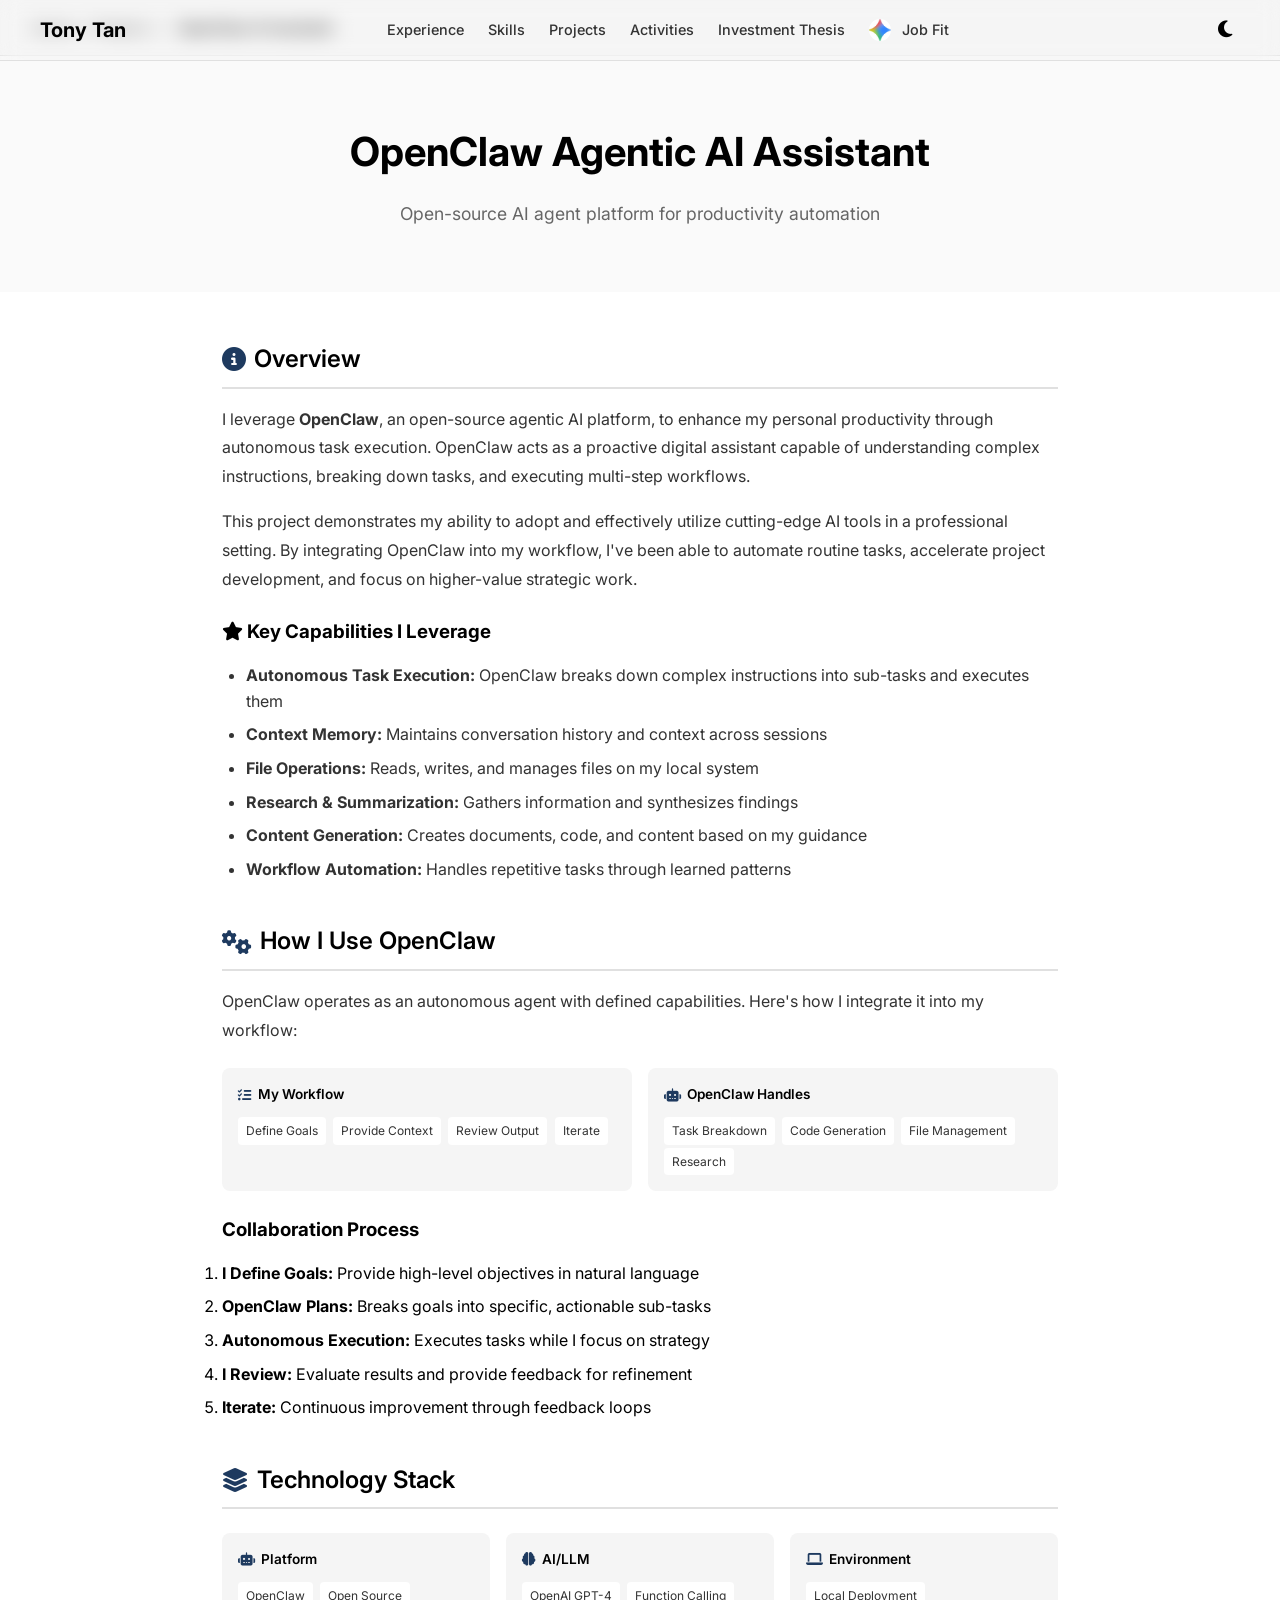
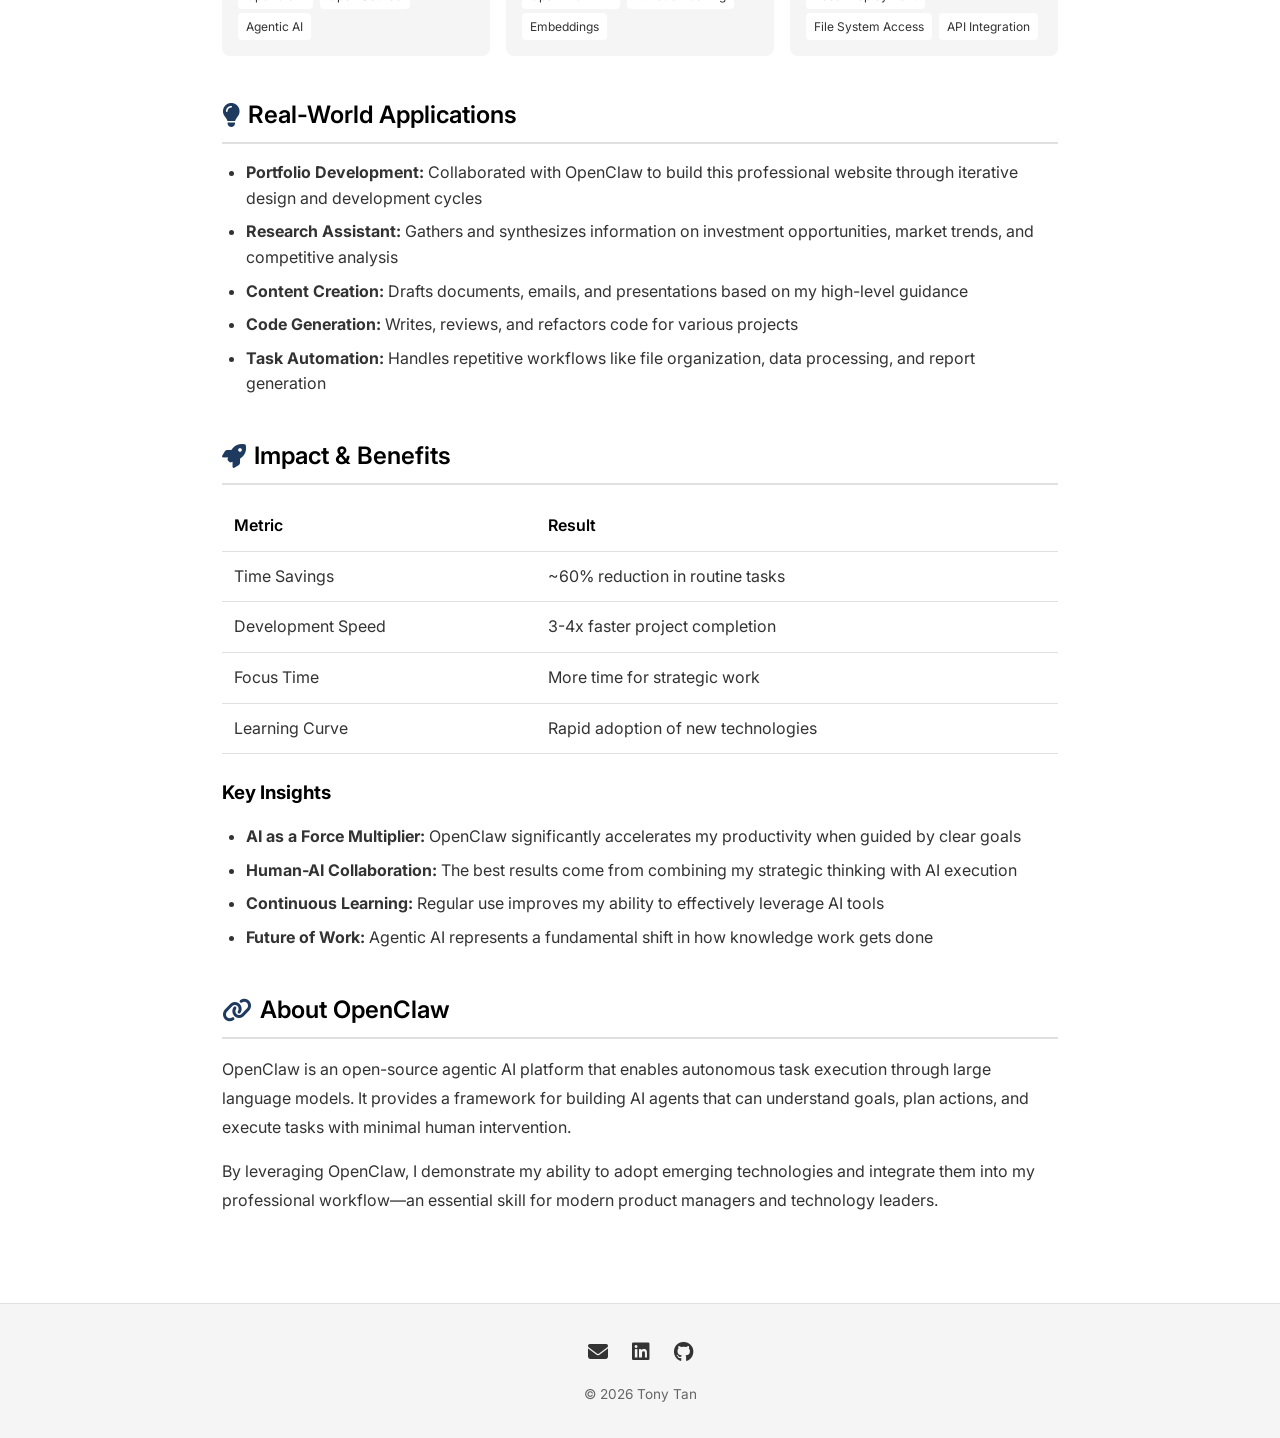
==== ai-portfolio.html @ c82a01ff "Add files via upload" ====
<!DOCTYPE html>
<html lang="en">
<head>
  <meta charset="UTF-8">
  <meta name="viewport" content="width=device-width, initial-scale=1.0">
  <title>OpenClaw Agentic AI Assistant | Tony Tan</title>
  <meta name="description" content="OpenClaw Agentic AI Assistant - Open-source AI agent platform for productivity automation by Tony Tan">
  
  <link rel="preconnect" href="https://fonts.googleapis.com">
  <link rel="preconnect" href="https://fonts.gstatic.com" crossorigin>
  <link href="https://fonts.googleapis.com/css2?family=Inter:wght@400;500;600;700&display=swap" rel="stylesheet">
  <link rel="stylesheet" href="https://cdnjs.cloudflare.com/ajax/libs/font-awesome/6.4.0/css/all.min.css">
  <link rel="stylesheet" href="styles.css">
  <!-- Google Analytics -->
  <script async src="https://www.googletagmanager.com/gtag/js?id=G-T041DTFRMN"></script>
  <script>
    window.dataLayer = window.dataLayer || [];
    function gtag(){dataLayer.push(arguments);}
    gtag('js', new Date());
    gtag('config', 'G-T041DTFRMN');
  </script>
</head>
<body>
  <div class="loading-screen" id="loading-screen">
    <div class="loading-content">
      <div class="loading-spinner"></div>
      <p class="loading-text">Loading...</p>
    </div>
  </div>
  <div class="scroll-progress" id="scroll-progress"></div>
  
  <nav class="navbar">
    <div class="nav-container">
      <a href="index.html" class="nav-logo">Tony Tan</a>
      <ul class="nav-links" id="nav-links">
        <li><a href="index.html#experience">Experience</a></li>
        <li><a href="index.html#skills">Skills</a></li>
        <li><a href="index.html#projects">Projects</a></li>
        <li><a href="index.html#activities">Activities</a></li>
        <li><a href="investment-thesis.html">Investment Thesis</a></li>
        <li><a href="index.html#analyzer"><img src="ai-icon.jpg" alt="AI" style="width: 22px; height: 22px; border-radius: 50%; margin-right: 0.3rem; vertical-align: middle;"> Job Fit</a></li>
      </ul>
      <div class="nav-controls">
        <button class="theme-toggle" id="theme-toggle" aria-label="Toggle theme"><i class="fas fa-moon" id="theme-icon"></i></button>
        <button class="mobile-menu-btn" id="mobile-menu-btn" aria-label="Toggle menu"><i class="fas fa-bars"></i></button>
      </div>
    </div>
  </nav>
  
  <div class="breadcrumb">
    <a href="index.html">Home</a><span>/</span><a href="index.html#projects">Projects</a><span>/</span><span class="current">OpenClaw AI Assistant</span>
  </div>
  
  <header class="project-detail-header">
    <h1 class="project-detail-title">OpenClaw Agentic AI Assistant</h1>
    <p class="project-detail-subtitle">Open-source AI agent platform for productivity automation</p>
  </header>
  
  <main class="project-detail-content">
    <section class="project-detail-section">
      <h2><i class="fas fa-info-circle"></i> Overview</h2>
      <p>I leverage <strong>OpenClaw</strong>, an open-source agentic AI platform, to enhance my personal productivity through autonomous task execution. OpenClaw acts as a proactive digital assistant capable of understanding complex instructions, breaking down tasks, and executing multi-step workflows.</p>
      <p>This project demonstrates my ability to adopt and effectively utilize cutting-edge AI tools in a professional setting. By integrating OpenClaw into my workflow, I've been able to automate routine tasks, accelerate project development, and focus on higher-value strategic work.</p>
      
      <h3 style="margin-top: 1.5rem; margin-bottom: 1rem;"><i class="fas fa-star"></i> Key Capabilities I Leverage</h3>
      <ul>
        <li><strong>Autonomous Task Execution:</strong> OpenClaw breaks down complex instructions into sub-tasks and executes them</li>
        <li><strong>Context Memory:</strong> Maintains conversation history and context across sessions</li>
        <li><strong>File Operations:</strong> Reads, writes, and manages files on my local system</li>
        <li><strong>Research & Summarization:</strong> Gathers information and synthesizes findings</li>
        <li><strong>Content Generation:</strong> Creates documents, code, and content based on my guidance</li>
        <li><strong>Workflow Automation:</strong> Handles repetitive tasks through learned patterns</li>
      </ul>
    </section>
    
    <section class="project-detail-section">
      <h2><i class="fas fa-cogs"></i> How I Use OpenClaw</h2>
      <p>OpenClaw operates as an autonomous agent with defined capabilities. Here's how I integrate it into my workflow:</p>
      
      <div class="tech-stack-grid">
        <div class="tech-category">
          <h4><i class="fas fa-tasks"></i> My Workflow</h4>
          <span class="tech-tag">Define Goals</span>
          <span class="tech-tag">Provide Context</span>
          <span class="tech-tag">Review Output</span>
          <span class="tech-tag">Iterate</span>
        </div>
        <div class="tech-category">
          <h4><i class="fas fa-robot"></i> OpenClaw Handles</h4>
          <span class="tech-tag">Task Breakdown</span>
          <span class="tech-tag">Code Generation</span>
          <span class="tech-tag">File Management</span>
          <span class="tech-tag">Research</span>
        </div>
      </div>
      
      <h3 style="margin-top: 1.5rem; margin-bottom: 1rem;">Collaboration Process</h3>
      <ol>
        <li><strong>I Define Goals:</strong> Provide high-level objectives in natural language</li>
        <li><strong>OpenClaw Plans:</strong> Breaks goals into specific, actionable sub-tasks</li>
        <li><strong>Autonomous Execution:</strong> Executes tasks while I focus on strategy</li>
        <li><strong>I Review:</strong> Evaluate results and provide feedback for refinement</li>
        <li><strong>Iterate:</strong> Continuous improvement through feedback loops</li>
      </ol>
    </section>
    
    <section class="project-detail-section">
      <h2><i class="fas fa-layer-group"></i> Technology Stack</h2>
      <div class="tech-stack-grid">
        <div class="tech-category">
          <h4><i class="fas fa-robot"></i> Platform</h4>
          <span class="tech-tag">OpenClaw</span>
          <span class="tech-tag">Open Source</span>
          <span class="tech-tag">Agentic AI</span>
        </div>
        <div class="tech-category">
          <h4><i class="fas fa-brain"></i> AI/LLM</h4>
          <span class="tech-tag">OpenAI GPT-4</span>
          <span class="tech-tag">Function Calling</span>
          <span class="tech-tag">Embeddings</span>
        </div>
        <div class="tech-category">
          <h4><i class="fas fa-laptop"></i> Environment</h4>
          <span class="tech-tag">Local Deployment</span>
          <span class="tech-tag">File System Access</span>
          <span class="tech-tag">API Integration</span>
        </div>
      </div>
    </section>
    
    <section class="project-detail-section">
      <h2><i class="fas fa-lightbulb"></i> Real-World Applications</h2>
      <ul>
        <li><strong>Portfolio Development:</strong> Collaborated with OpenClaw to build this professional website through iterative design and development cycles</li>
        <li><strong>Research Assistant:</strong> Gathers and synthesizes information on investment opportunities, market trends, and competitive analysis</li>
        <li><strong>Content Creation:</strong> Drafts documents, emails, and presentations based on my high-level guidance</li>
        <li><strong>Code Generation:</strong> Writes, reviews, and refactors code for various projects</li>
        <li><strong>Task Automation:</strong> Handles repetitive workflows like file organization, data processing, and report generation</li>
      </ul>
    </section>
    
    <section class="project-detail-section">
      <h2><i class="fas fa-rocket"></i> Impact & Benefits</h2>
      <table class="performance-table">
        <thead>
          <tr>
            <th>Metric</th>
            <th>Result</th>
          </tr>
        </thead>
        <tbody>
          <tr>
            <td>Time Savings</td>
            <td>~60% reduction in routine tasks</td>
          </tr>
          <tr>
            <td>Development Speed</td>
            <td>3-4x faster project completion</td>
          </tr>
          <tr>
            <td>Focus Time</td>
            <td>More time for strategic work</td>
          </tr>
          <tr>
            <td>Learning Curve</td>
            <td>Rapid adoption of new technologies</td>
          </tr>
        </tbody>
      </table>
      
      <h3 style="margin-top: 1.5rem; margin-bottom: 1rem;">Key Insights</h3>
      <ul>
        <li><strong>AI as a Force Multiplier:</strong> OpenClaw significantly accelerates my productivity when guided by clear goals</li>
        <li><strong>Human-AI Collaboration:</strong> The best results come from combining my strategic thinking with AI execution</li>
        <li><strong>Continuous Learning:</strong> Regular use improves my ability to effectively leverage AI tools</li>
        <li><strong>Future of Work:</strong> Agentic AI represents a fundamental shift in how knowledge work gets done</li>
      </ul>
    </section>
    
    <section class="project-detail-section">
      <h2><i class="fas fa-link"></i> About OpenClaw</h2>
      <p>OpenClaw is an open-source agentic AI platform that enables autonomous task execution through large language models. It provides a framework for building AI agents that can understand goals, plan actions, and execute tasks with minimal human intervention.</p>
      <p>By leveraging OpenClaw, I demonstrate my ability to adopt emerging technologies and integrate them into my professional workflow—an essential skill for modern product managers and technology leaders.</p>
    </section>
  </main>
  
  <footer class="footer">
    <div class="footer-content">
      <div class="footer-links">
        <a href="mailto:Tonytan1999aol@gmail.com"><i class="fas fa-envelope"></i></a>
        <a href="https://www.linkedin.com/in/tonytan3/" target="_blank"><i class="fab fa-linkedin"></i></a>
        <a href="https://github.com/TonyTan12" target="_blank"><i class="fab fa-github"></i></a>
      </div>
      <p class="footer-copyright">© 2026 Tony Tan</p>
    </div>
  </footer>
  <script src="script.js"></script>
</body>
</html>
---- styles.css ----
/* ============================================
   TONY TAN RESUME v7 - STYLES
   Black & White Minimalist Theme
   ============================================ */

/* CSS Variables */
:root {
  --bg-primary: #ffffff;
  --bg-secondary: #f5f5f5;
  --bg-alt: #fafafa;
  --text-primary: #000000;
  --text-secondary: #333333;
  --text-muted: #666666;
  --border-color: #e0e0e0;
  --accent-color: #1e3a5f;
  --accent-light: #2d5a8a;
  --hover-bg: #f0f0f0;
  --card-bg: #ffffff;
  --shadow: 0 2px 8px rgba(0, 0, 0, 0.08);
  --shadow-hover: 0 8px 24px rgba(0, 0, 0, 0.12);
  --transition: all 0.3s ease;
  --radius: 8px;
  --radius-lg: 12px;
}

/* Dark Mode */
[data-theme="dark"] {
  --bg-primary: #0a0a0a;
  --bg-secondary: #141414;
  --bg-alt: #1a1a1a;
  --text-primary: #ffffff;
  --text-secondary: #e0e0e0;
  --text-muted: #999999;
  --border-color: #333333;
  --accent-color: #4a9eff;
  --accent-light: #6bb3ff;
  --hover-bg: #1f1f1f;
  --card-bg: #141414;
  --shadow: 0 2px 8px rgba(0, 0, 0, 0.3);
  --shadow-hover: 0 8px 24px rgba(0, 0, 0, 0.5);
}

/* Reset & Base */
* {
  margin: 0;
  padding: 0;
  box-sizing: border-box;
}

html {
  scroll-behavior: smooth;
}

/* Page fade-in animation */
body {
  animation: fadeIn 0.5s ease-in;
}

@keyframes fadeIn {
  from { opacity: 0; }
  to { opacity: 1; }
}

body {
  font-family: 'Inter', -apple-system, BlinkMacSystemFont, sans-serif;
  background: var(--bg-primary);
  color: var(--text-primary);
  line-height: 1.6;
  overflow-x: hidden;
}

/* Loading Screen */
.loading-screen {
  position: fixed;
  top: 0;
  left: 0;
  width: 100%;
  height: 100%;
  background: var(--bg-primary);
  display: flex;
  align-items: center;
  justify-content: center;
  z-index: 9999;
  transition: opacity 0.5s ease, visibility 0.5s ease;
}

.loading-screen.hidden {
  opacity: 0;
  visibility: hidden;
}

.loading-content {
  display: flex;
  flex-direction: column;
  align-items: center;
  gap: 1.5rem;
}

.loading-spinner {
  width: 50px;
  height: 50px;
  border: 3px solid var(--border-color);
  border-top-color: var(--accent-color);
  border-radius: 50%;
  animation: spin 1s ease-in-out infinite;
}

.loading-text {
  font-size: 1rem;
  color: var(--text-secondary);
  animation: pulse 1.5s ease-in-out infinite;
}

@keyframes spin {
  0% { transform: rotate(0deg); }
  100% { transform: rotate(360deg); }
}

@keyframes pulse {
  0%, 100% { opacity: 1; }
  50% { opacity: 0.5; }
}

/* Scroll Progress Bar */
.scroll-progress {
  position: fixed;
  top: 0;
  left: 0;
  height: 3px;
  background: var(--accent-color);
  z-index: 1001;
  width: 0%;
  transition: width 0.1s ease;
}

/* Navigation */
.navbar {
  position: fixed;
  top: 0;
  left: 0;
  right: 0;
  background: rgba(var(--bg-primary), 0.95);
  backdrop-filter: blur(10px);
  border-bottom: 1px solid var(--border-color);
  z-index: 1000;
  padding: 0 2rem;
}

.nav-container {
  max-width: 1200px;
  margin: 0 auto;
  display: flex;
  align-items: center;
  justify-content: space-between;
  height: 60px;
}

.nav-logo {
  font-size: 1.25rem;
  font-weight: 700;
  color: var(--text-primary);
  text-decoration: none;
}

.nav-links {
  display: flex;
  list-style: none;
  gap: 1.5rem;
}

.nav-links a {
  color: var(--text-secondary);
  text-decoration: none;
  font-size: 0.9rem;
  font-weight: 500;
  transition: var(--transition);
  position: relative;
  display: flex;
  align-items: center;
  gap: 0.4rem;
}

.nav-links a:hover {
  color: var(--text-primary);
}

.nav-links a::after {
  content: '';
  position: absolute;
  bottom: -4px;
  left: 0;
  width: 0;
  height: 2px;
  background: var(--accent-color);
  transition: var(--transition);
}

.nav-links a:hover::after {
  width: 100%;
}

/* AI Icon in nav */
.ai-nav-icon {
  width: 20px;
  height: 20px;
  background: var(--accent-color);
  border-radius: 50%;
  display: inline-flex;
  align-items: center;
  justify-content: center;
  font-size: 0.7rem;
  color: var(--bg-primary);
  font-weight: 700;
}

.nav-controls {
  display: flex;
  align-items: center;
  gap: 1rem;
}

.theme-toggle,
.mobile-menu-btn {
  background: none;
  border: none;
  color: var(--text-primary);
  font-size: 1.2rem;
  cursor: pointer;
  padding: 0.5rem;
  border-radius: var(--radius);
  transition: var(--transition);
}

.theme-toggle:hover,
.mobile-menu-btn:hover {
  background: var(--hover-bg);
}

.mobile-menu-btn {
  display: none;
}

/* Hero Section */
.hero {
  min-height: 85vh;
  padding: 120px 2rem 60px;
  display: flex;
  align-items: center;
  justify-content: center;
  background: var(--bg-primary);
}

.hero-container {
  max-width: 1100px;
  display: grid;
  grid-template-columns: 300px 1fr;
  gap: 4rem;
  align-items: center;
}

.hero-content {
  text-align: left;
  padding-left: 1rem;
}

.hero-image {
  position: relative;
}

.hero-image img {
  width: 100%;
  border-radius: var(--radius-lg);
  box-shadow: var(--shadow);
}

.hero-content {
  text-align: left;
}

.hero-title {
  font-size: 4rem;
  font-weight: 800;
  margin-bottom: 0.75rem;
  color: var(--text-primary);
  letter-spacing: -0.02em;
}

.hero-subtitle {
  font-size: 1.25rem;
  color: var(--text-secondary);
  margin-bottom: 0.75rem;
  font-weight: 500;
}

.hero-location {
  font-size: 0.95rem;
  color: var(--text-muted);
  margin-bottom: 2rem;
}

.hero-location i {
  margin-right: 0.5rem;
}

.hero-tagline {
  font-size: 1.05rem;
  color: var(--text-secondary);
  line-height: 1.8;
  margin-bottom: 2.5rem;
  max-width: 90%;
}

.hero-tagline::after {
  content: '';
  display: block;
  width: 60px;
  height: 3px;
  background: var(--accent-color);
  margin-top: 1.5rem;
  border-radius: 2px;
}

.hero-image img {
  transition: transform 0.3s ease, box-shadow 0.3s ease;
}

.hero-image:hover img {
  transform: scale(1.02);
  box-shadow: 0 12px 40px rgba(0, 0, 0, 0.15);
}

.hero-buttons {
  display: flex;
  gap: 1rem;
  flex-wrap: wrap;
}

/* Buttons */
.btn {
  display: inline-flex;
  align-items: center;
  gap: 0.5rem;
  padding: 0.75rem 1.5rem;
  border-radius: var(--radius);
  font-size: 0.9rem;
  font-weight: 500;
  text-decoration: none;
  transition: var(--transition);
  cursor: pointer;
  border: 2px solid transparent;
}

.btn-primary {
  background: var(--accent-color);
  color: #ffffff;
}

.btn-primary:hover {
  opacity: 0.9;
  transform: translateY(-2px);
}

.btn-outline {
  background: transparent;
  color: var(--text-primary);
  border-color: var(--border-color);
}

.btn-outline:hover {
  background: var(--hover-bg);
  border-color: var(--text-primary);
}

.btn-sm {
  padding: 0.5rem 1rem;
  font-size: 0.85rem;
}

/* Sections */
.section {
  padding: 60px 2rem;
  background: var(--bg-primary);
}

.section-alt {
  background: var(--bg-alt);
}

.section-header {
  text-align: center;
  margin-bottom: 2.5rem;
}

.section-title {
  font-size: 2rem;
  font-weight: 700;
  margin-bottom: 0.5rem;
  color: var(--text-primary);
}

.section-subtitle {
  font-size: 1rem;
  color: var(--text-muted);
}

/* Experience Section */
.experience-container {
  max-width: 1200px;
  margin: 0 auto;
}

.timeline {
  position: relative;
}

.timeline::before {
  content: '';
  position: absolute;
  left: 20px;
  top: 0;
  bottom: 0;
  width: 2px;
  background: var(--border-color);
}

.timeline-item {
  position: relative;
  padding-left: 60px;
  margin-bottom: 2rem;
}

.timeline-dot {
  position: absolute;
  left: 11px;
  top: 4px;
  width: 20px;
  height: 20px;
  background: var(--accent-color);
  border-radius: 50%;
  border: 3px solid var(--bg-primary);
  box-shadow: 0 0 0 3px rgba(30, 58, 95, 0.2);
}

.timeline-content {
  background: var(--card-bg);
  padding: 1.5rem;
  border-radius: var(--radius);
  border: 1px solid var(--border-color);
}

.timeline-role {
  font-size: 1.1rem;
  font-weight: 600;
  margin-bottom: 0.25rem;
  color: var(--text-primary);
}

.timeline-company {
  font-size: 0.95rem;
  color: var(--text-secondary);
  margin-bottom: 0.25rem;
}

.timeline-dates {
  font-size: 0.85rem;
  color: var(--text-muted);
  margin-bottom: 1rem;
}

.timeline-bullets {
  list-style: none;
  padding: 0;
}

.timeline-bullets li {
  position: relative;
  padding-left: 1.2rem;
  margin-bottom: 0.5rem;
  font-size: 0.9rem;
  color: var(--text-secondary);
  line-height: 1.6;
}

.timeline-bullets li::before {
  content: '•';
  position: absolute;
  left: 0;
  color: var(--accent-color);
  font-weight: bold;
}

/* Skills Section */
.skills-container {
  max-width: 1200px;
  margin: 0 auto;
}

.skills-grid {
  display: grid;
  grid-template-columns: repeat(auto-fit, minmax(220px, 1fr));
  gap: 1.5rem;
}

.skill-card {
  background: var(--card-bg);
  border: 1px solid var(--border-color);
  border-radius: var(--radius-lg);
  padding: 1.5rem;
  transition: var(--transition);
  position: relative;
}

.skill-card:hover {
  transform: translateY(-4px);
  box-shadow: var(--shadow-hover);
}

.skill-card-methodologies {
  border-top: 4px solid var(--accent-color);
}

.skill-card-data {
  border-top: 4px solid var(--accent-color);
}

.skill-card-dev {
  border-top: 4px solid var(--accent-color);
}

.skill-card-cloud {
  border-top: 4px solid var(--accent-color);
}

.skill-card-ai {
  border-top: 4px solid var(--accent-color);
}

.skill-header {
  display: flex;
  align-items: center;
  gap: 0.75rem;
  margin-bottom: 1rem;
}

.skill-icon-wrapper {
  width: 40px;
  height: 40px;
  border-radius: var(--radius);
  display: flex;
  align-items: center;
  justify-content: center;
  background: var(--bg-secondary);
}

.skill-card-methodologies .skill-icon-wrapper {
  background: rgba(30, 58, 95, 0.1);
  color: var(--accent-color);
}

.skill-card-data .skill-icon-wrapper {
  background: rgba(30, 58, 95, 0.1);
  color: var(--accent-color);
}

.skill-card-dev .skill-icon-wrapper {
  background: rgba(30, 58, 95, 0.1);
  color: var(--accent-color);
}

.skill-card-cloud .skill-icon-wrapper {
  background: rgba(30, 58, 95, 0.1);
  color: var(--accent-color);
}

.skill-card-ai .skill-icon-wrapper {
  background: rgba(30, 58, 95, 0.1);
  color: var(--accent-color);
}

.skill-title {
  font-size: 1.1rem;
  font-weight: 600;
  color: var(--text-primary);
}

.skill-tags {
  display: flex;
  flex-wrap: wrap;
  gap: 0.5rem;
}

.skill-tag {
  background: var(--bg-secondary);
  color: var(--text-secondary);
  padding: 0.35rem 0.75rem;
  border-radius: 20px;
  font-size: 0.8rem;
  font-weight: 500;
  cursor: pointer;
  transition: var(--transition);
  border: 1px solid transparent;
}

.skill-tag:hover {
  transform: scale(1.05);
  box-shadow: 0 2px 8px rgba(0, 0, 0, 0.1);
}

.skill-card-methodologies .skill-tag:hover,
.skill-card-data .skill-tag:hover,
.skill-card-dev .skill-tag:hover,
.skill-card-cloud .skill-tag:hover,
.skill-card-ai .skill-tag:hover {
  background: rgba(30, 58, 95, 0.15);
  border-color: var(--accent-color);
  color: var(--accent-color);
}

/* Projects Section */
.projects-container {
  max-width: 1200px;
  margin: 0 auto;
}

.projects-grid {
  display: grid;
  grid-template-columns: repeat(auto-fit, minmax(350px, 1fr));
  gap: 2rem;
}

.project-card {
  background: var(--card-bg);
  border: 1px solid var(--border-color);
  border-radius: var(--radius-lg);
  overflow: hidden;
  transition: var(--transition);
  display: flex;
  flex-direction: column;
}

.project-card:hover {
  transform: translateY(-8px);
  box-shadow: var(--shadow-hover);
}

.project-image {
  height: 180px;
  background: var(--bg-secondary);
  display: flex;
  align-items: center;
  justify-content: center;
  position: relative;
  overflow: hidden;
}

.project-image-rag {
  background: linear-gradient(135deg, #1a1a2e 0%, #16213e 100%);
}

.project-image-doc {
  background: linear-gradient(135deg, #0f3460 0%, #16213e 100%);
}

.project-image-overlay {
  position: absolute;
  font-size: 4rem;
  color: rgba(255, 255, 255, 0.1);
}

.project-content {
  padding: 1.5rem;
  flex: 1;
  display: flex;
  flex-direction: column;
}

.project-title {
  font-size: 1.25rem;
  font-weight: 600;
  margin-bottom: 0.5rem;
  color: var(--text-primary);
}

.project-subtitle {
  font-size: 0.9rem;
  color: var(--text-secondary);
  margin-bottom: 0.75rem;
}

.project-description {
  font-size: 0.9rem;
  color: var(--text-muted);
  line-height: 1.6;
  margin-bottom: 1rem;
  flex: 1;
}

.tech-stack-inline {
  margin-bottom: 1rem;
}

.tech-stack-label {
  font-size: 0.8rem;
  font-weight: 600;
  color: var(--text-muted);
  margin-bottom: 0.5rem;
  display: flex;
  align-items: center;
  gap: 0.4rem;
}

.tech-stack-tags {
  display: flex;
  flex-wrap: wrap;
  gap: 0.4rem;
}

.tech-tag-inline {
  background: var(--bg-secondary);
  color: var(--text-secondary);
  padding: 0.3rem 0.6rem;
  border-radius: 4px;
  font-size: 0.75rem;
  font-weight: 500;
}

.project-links {
  display: flex;
  gap: 0.75rem;
}

/* Activities Section */
.activities-container {
  max-width: 900px;
  margin: 0 auto;
}

.activities-grid {
  display: grid;
  grid-template-columns: repeat(5, 1fr);
  gap: 1.5rem;
}

.activity-card {
  background: var(--card-bg);
  border: 1px solid var(--border-color);
  border-radius: var(--radius-lg);
  padding: 1.5rem 1rem;
  text-align: center;
  transition: var(--transition);
}

.activity-card:hover {
  transform: translateY(-4px);
  box-shadow: var(--shadow-hover);
}

.activity-icon {
  width: 50px;
  height: 50px;
  border-radius: 50%;
  background: var(--bg-secondary);
  display: flex;
  align-items: center;
  justify-content: center;
  margin: 0 auto 1rem;
  font-size: 1.25rem;
  color: var(--accent-color);
}

.activity-title {
  font-size: 0.95rem;
  font-weight: 600;
  color: var(--text-primary);
}

/* AI Analyzer Section */
.analyzer-container {
  max-width: 1000px;
  margin: 0 auto;
}

.analyzer-box {
  background: var(--card-bg);
  border: 1px solid var(--border-color);
  border-radius: var(--radius-lg);
  padding: 2.5rem;
}

.analyzer-header {
  text-align: center;
  margin-bottom: 2rem;
}

.analyzer-icon {
  width: 60px;
  height: 60px;
  background: var(--accent-color);
  border-radius: 50%;
  display: flex;
  align-items: center;
  justify-content: center;
  margin: 0 auto 1rem;
  font-size: 1.5rem;
  color: var(--bg-primary);
  font-weight: 700;
}

.analyzer-description {
  max-width: 700px;
  margin: 0 auto 2rem;
  text-align: center;
}

.analyzer-description p {
  font-size: 1rem;
  color: var(--text-secondary);
  line-height: 1.7;
}

.analyzer-input-area {
  margin-bottom: 1rem;
}

.analyzer-textarea {
  width: 100%;
  min-height: 250px;
  padding: 1rem;
  border: 1px solid var(--border-color);
  border-radius: var(--radius);
  background: var(--bg-primary);
  color: var(--text-primary);
  font-family: inherit;
  font-size: 0.9rem;
  resize: vertical;
  transition: var(--transition);
}

.analyzer-textarea:focus {
  outline: none;
  border-color: var(--accent-color);
}

.analyzer-textarea::placeholder {
  color: var(--text-muted);
}

.analyze-btn {
  width: 100%;
  padding: 1rem;
  background: var(--accent-color);
  color: var(--bg-primary);
  border: none;
  border-radius: var(--radius);
  font-size: 1rem;
  font-weight: 600;
  cursor: pointer;
  transition: var(--transition);
  display: flex;
  align-items: center;
  justify-content: center;
  gap: 0.5rem;
}

.analyze-btn:hover {
  opacity: 0.9;
  transform: translateY(-2px);
}

.analyzer-result {
  margin-top: 1.5rem;
  padding: 1.5rem;
  background: var(--bg-secondary);
  border-radius: var(--radius);
  display: none;
}

.analyzer-result.active {
  display: block;
}

/* Footer */
.footer {
  background: var(--bg-secondary);
  border-top: 1px solid var(--border-color);
  padding: 2rem;
  text-align: center;
}

.footer-content {
  max-width: 1200px;
  margin: 0 auto;
}

.footer-links {
  display: flex;
  justify-content: center;
  gap: 1.5rem;
  margin-bottom: 1rem;
}

.footer-links a {
  color: var(--text-secondary);
  font-size: 1.25rem;
  transition: var(--transition);
}

.footer-links a:hover {
  color: var(--text-primary);
}

.footer-copyright {
  font-size: 0.85rem;
  color: var(--text-muted);
}

/* Back to Top Button */
.back-to-top {
  position: fixed;
  bottom: 2rem;
  right: 2rem;
  width: 45px;
  height: 45px;
  background: var(--accent-color);
  color: var(--bg-primary);
  border: none;
  border-radius: 50%;
  cursor: pointer;
  display: flex;
  align-items: center;
  justify-content: center;
  font-size: 1.2rem;
  opacity: 0;
  visibility: hidden;
  transition: var(--transition);
  z-index: 999;
}

.back-to-top.visible {
  opacity: 1;
  visibility: visible;
}

.back-to-top:hover {
  transform: translateY(-4px);
}

/* Mobile Responsive */
@media (max-width: 768px) {
  .nav-links {
    display: none;
    position: absolute;
    top: 60px;
    left: 0;
    right: 0;
    background: var(--bg-primary);
    flex-direction: column;
    padding: 1rem 2rem;
    border-bottom: 1px solid var(--border-color);
    gap: 1rem;
  }

  .nav-links.active {
    display: flex;
  }

  .mobile-menu-btn {
    display: block;
  }

  .hero {
    min-height: auto;
    padding: 100px 1.5rem 60px;
  }

  .hero-container {
    grid-template-columns: 1fr;
    text-align: center;
    gap: 2rem;
  }

  .hero-image {
    max-width: 200px;
    margin: 0 auto;
  }

  .hero-title {
    font-size: 2rem;
  }

  .hero-buttons {
    justify-content: center;
  }

  .projects-grid {
    grid-template-columns: 1fr;
  }

  .activities-grid {
    grid-template-columns: repeat(2, 1fr);
  }

  .timeline::before {
    left: 15px;
  }

  .timeline-item {
    padding-left: 45px;
  }

  .timeline-dot {
    left: 6px;
    width: 18px;
    height: 18px;
  }

  .skills-grid {
    grid-template-columns: 1fr;
  }
}

/* Project Detail Pages */
.project-detail-header {
  background: var(--bg-alt);
  padding: 4rem 2rem;
  text-align: center;
}

.project-detail-title {
  font-size: 2.5rem;
  font-weight: 700;
  margin-bottom: 1rem;
}

.project-detail-subtitle {
  font-size: 1.1rem;
  color: var(--text-muted);
  max-width: 600px;
  margin: 0 auto;
}

.project-detail-content {
  max-width: 900px;
  margin: 0 auto;
  padding: 3rem 2rem;
}

.project-detail-section {
  margin-bottom: 2.5rem;
}

.project-detail-section h2 {
  font-size: 1.5rem;
  font-weight: 600;
  margin-bottom: 1rem;
  padding-bottom: 0.5rem;
  border-bottom: 2px solid var(--border-color);
  display: flex;
  align-items: center;
  gap: 0.5rem;
}

.project-detail-section h2 i {
  color: var(--accent-color);
}

.project-detail-section p {
  color: var(--text-secondary);
  line-height: 1.8;
  margin-bottom: 1rem;
}

.project-detail-section ul {
  padding-left: 1.5rem;
  color: var(--text-secondary);
}

.project-detail-section li {
  margin-bottom: 0.5rem;
}

.tech-stack-grid {
  display: grid;
  grid-template-columns: repeat(auto-fit, minmax(200px, 1fr));
  gap: 1rem;
  margin: 1.5rem 0;
}

.tech-category {
  background: var(--bg-secondary);
  padding: 1rem;
  border-radius: var(--radius);
}

.tech-category h4 {
  font-size: 0.85rem;
  font-weight: 600;
  margin-bottom: 0.5rem;
  color: var(--text-primary);
  display: flex;
  align-items: center;
  gap: 0.4rem;
}

.tech-category h4 i {
  color: var(--accent-color);
}

.tech-tag {
  display: inline-block;
  background: var(--card-bg);
  color: var(--text-secondary);
  padding: 0.25rem 0.5rem;
  border-radius: 4px;
  font-size: 0.75rem;
  margin: 0.2rem 0.2rem 0 0;
}

.github-link {
  display: inline-flex;
  align-items: center;
  gap: 0.5rem;
  color: var(--text-primary);
  text-decoration: none;
  font-weight: 500;
  margin-top: 1rem;
  transition: var(--transition);
}

.github-link:hover {
  color: var(--text-muted);
}

.breadcrumb {
  padding: 1rem 2rem;
  background: var(--bg-secondary);
  border-bottom: 1px solid var(--border-color);
  font-size: 0.9rem;
}

.breadcrumb a {
  color: var(--text-muted);
  text-decoration: none;
  transition: var(--transition);
}

.breadcrumb a:hover {
  color: var(--text-primary);
}

.breadcrumb span {
  color: var(--text-muted);
  margin: 0 0.5rem;
}

.breadcrumb .current {
  color: var(--text-primary);
}

.performance-table {
  width: 100%;
  border-collapse: collapse;
  margin-top: 1rem;
}

.performance-table th,
.performance-table td {
  padding: 0.75rem;
  text-align: left;
  border-bottom: 1px solid var(--border-color);
}

.performance-table th {
  font-weight: 600;
  color: var(--text-primary);
}

.performance-table td {
  color: var(--text-secondary);
}
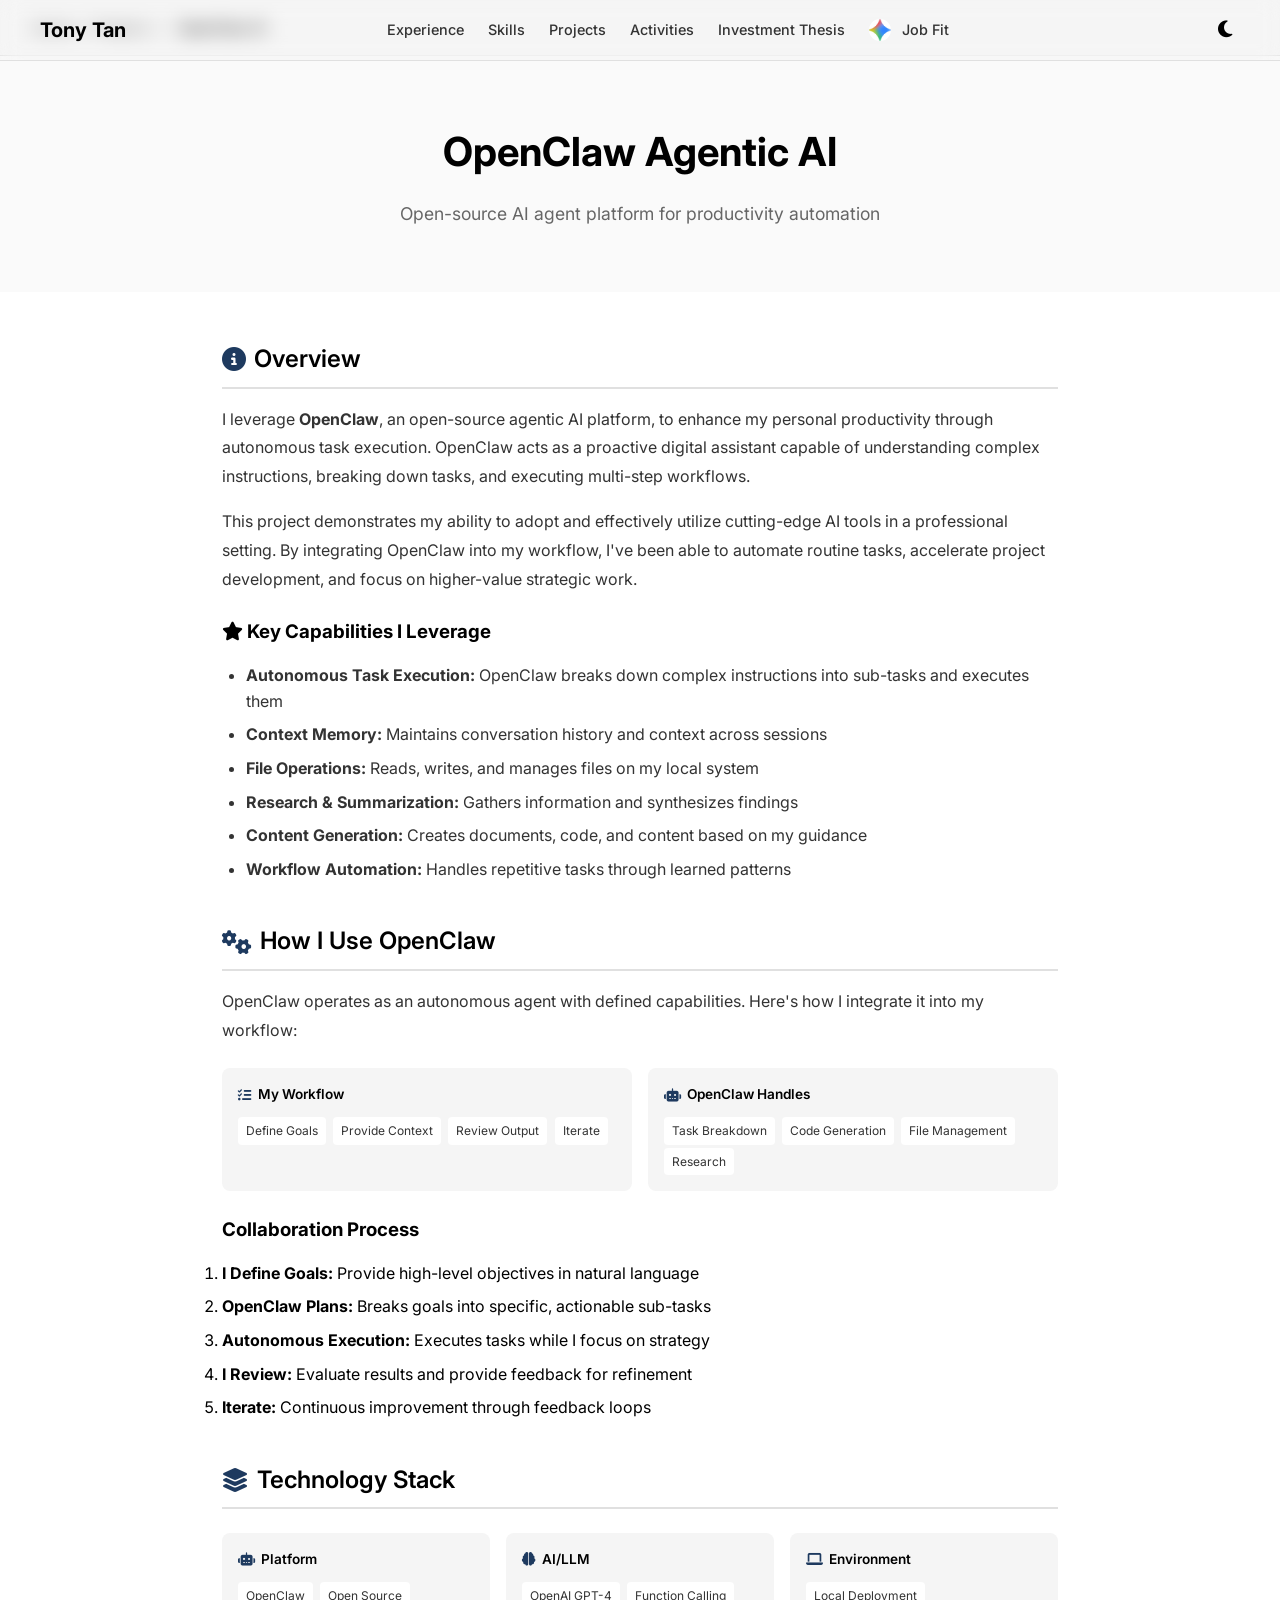
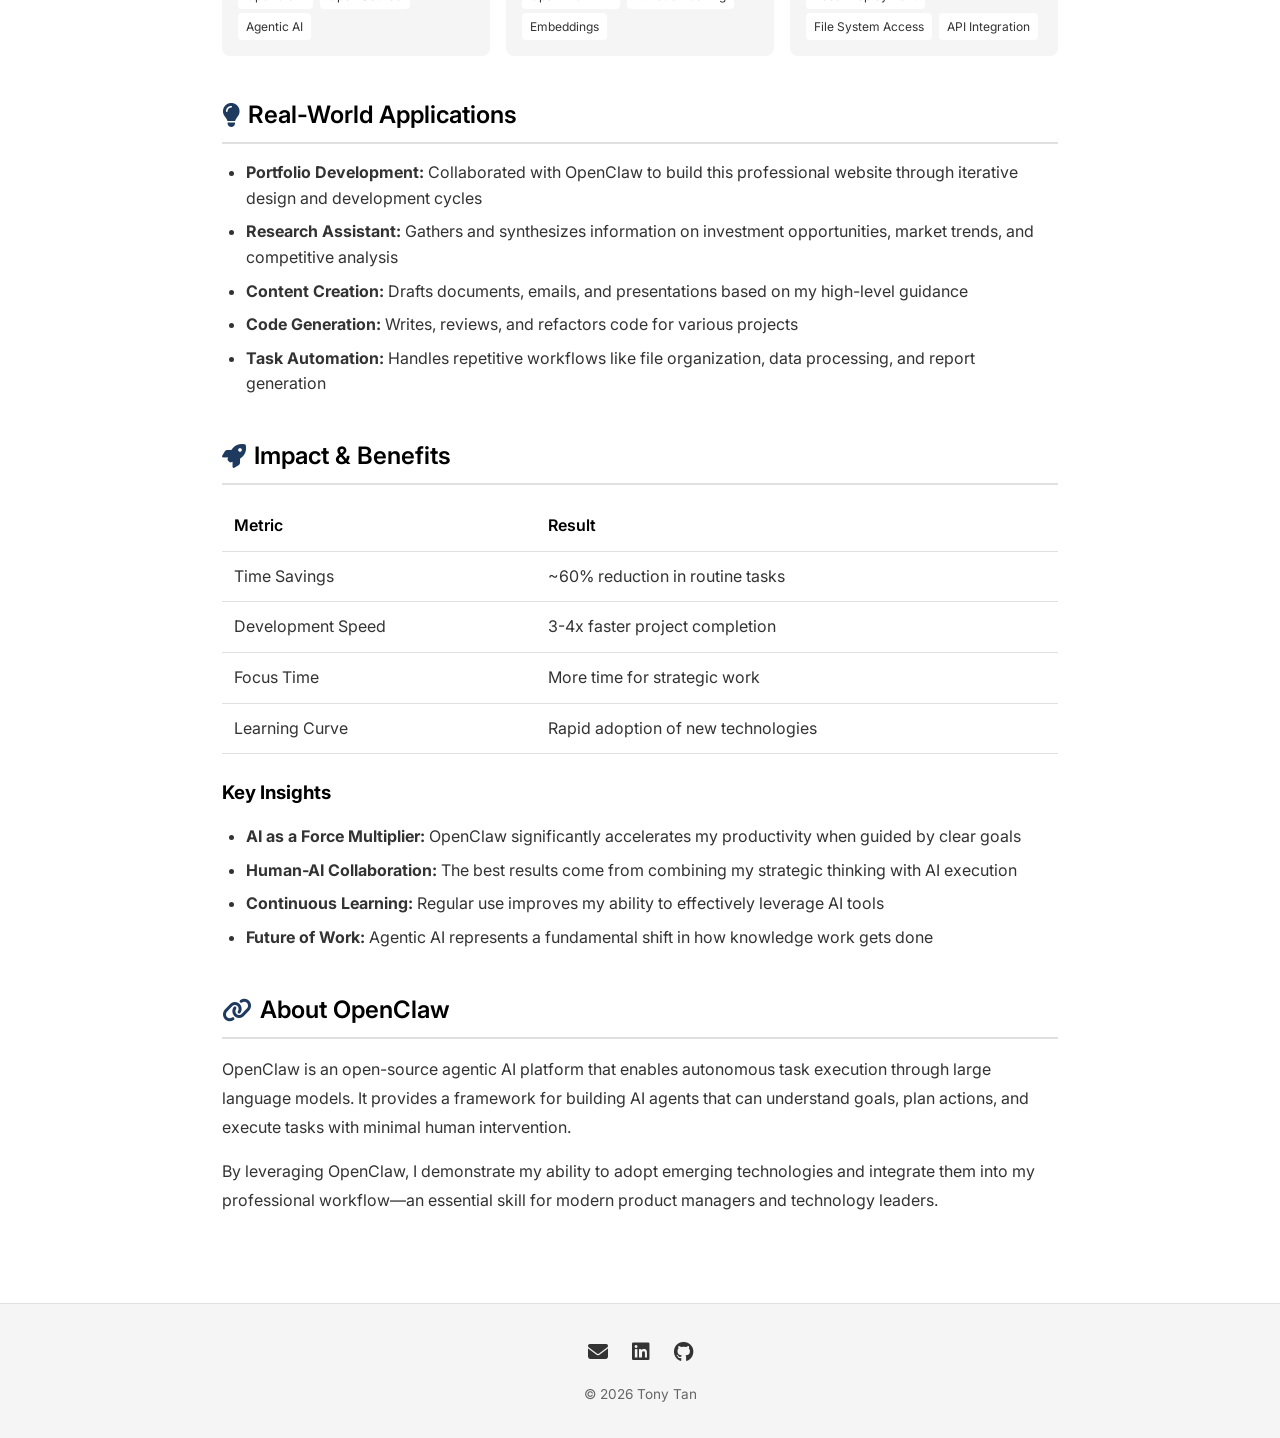
==== commit afa97509: "Add files via upload" ====
--- a/ai-portfolio.html
+++ b/ai-portfolio.html
@@ -3,8 +3,8 @@
 <head>
   <meta charset="UTF-8">
   <meta name="viewport" content="width=device-width, initial-scale=1.0">
-  <title>OpenClaw Agentic AI Assistant | Tony Tan</title>
-  <meta name="description" content="OpenClaw Agentic AI Assistant - Open-source AI agent platform for productivity automation by Tony Tan">
+  <title>OpenClaw Agentic AI | Tony Tan</title>
+  <meta name="description" content="OpenClaw Agentic AI - Open-source AI agent platform for productivity automation by Tony Tan">
   
   <link rel="preconnect" href="https://fonts.googleapis.com">
   <link rel="preconnect" href="https://fonts.gstatic.com" crossorigin>
@@ -48,11 +48,11 @@
   </nav>
   
   <div class="breadcrumb">
-    <a href="index.html">Home</a><span>/</span><a href="index.html#projects">Projects</a><span>/</span><span class="current">OpenClaw AI Assistant</span>
+    <a href="index.html">Home</a><span>/</span><a href="index.html#projects">Projects</a><span>/</span><span class="current">OpenClaw AI</span>
   </div>
   
   <header class="project-detail-header">
-    <h1 class="project-detail-title">OpenClaw Agentic AI Assistant</h1>
+    <h1 class="project-detail-title">OpenClaw Agentic AI</h1>
     <p class="project-detail-subtitle">Open-source AI agent platform for productivity automation</p>
   </header>
   
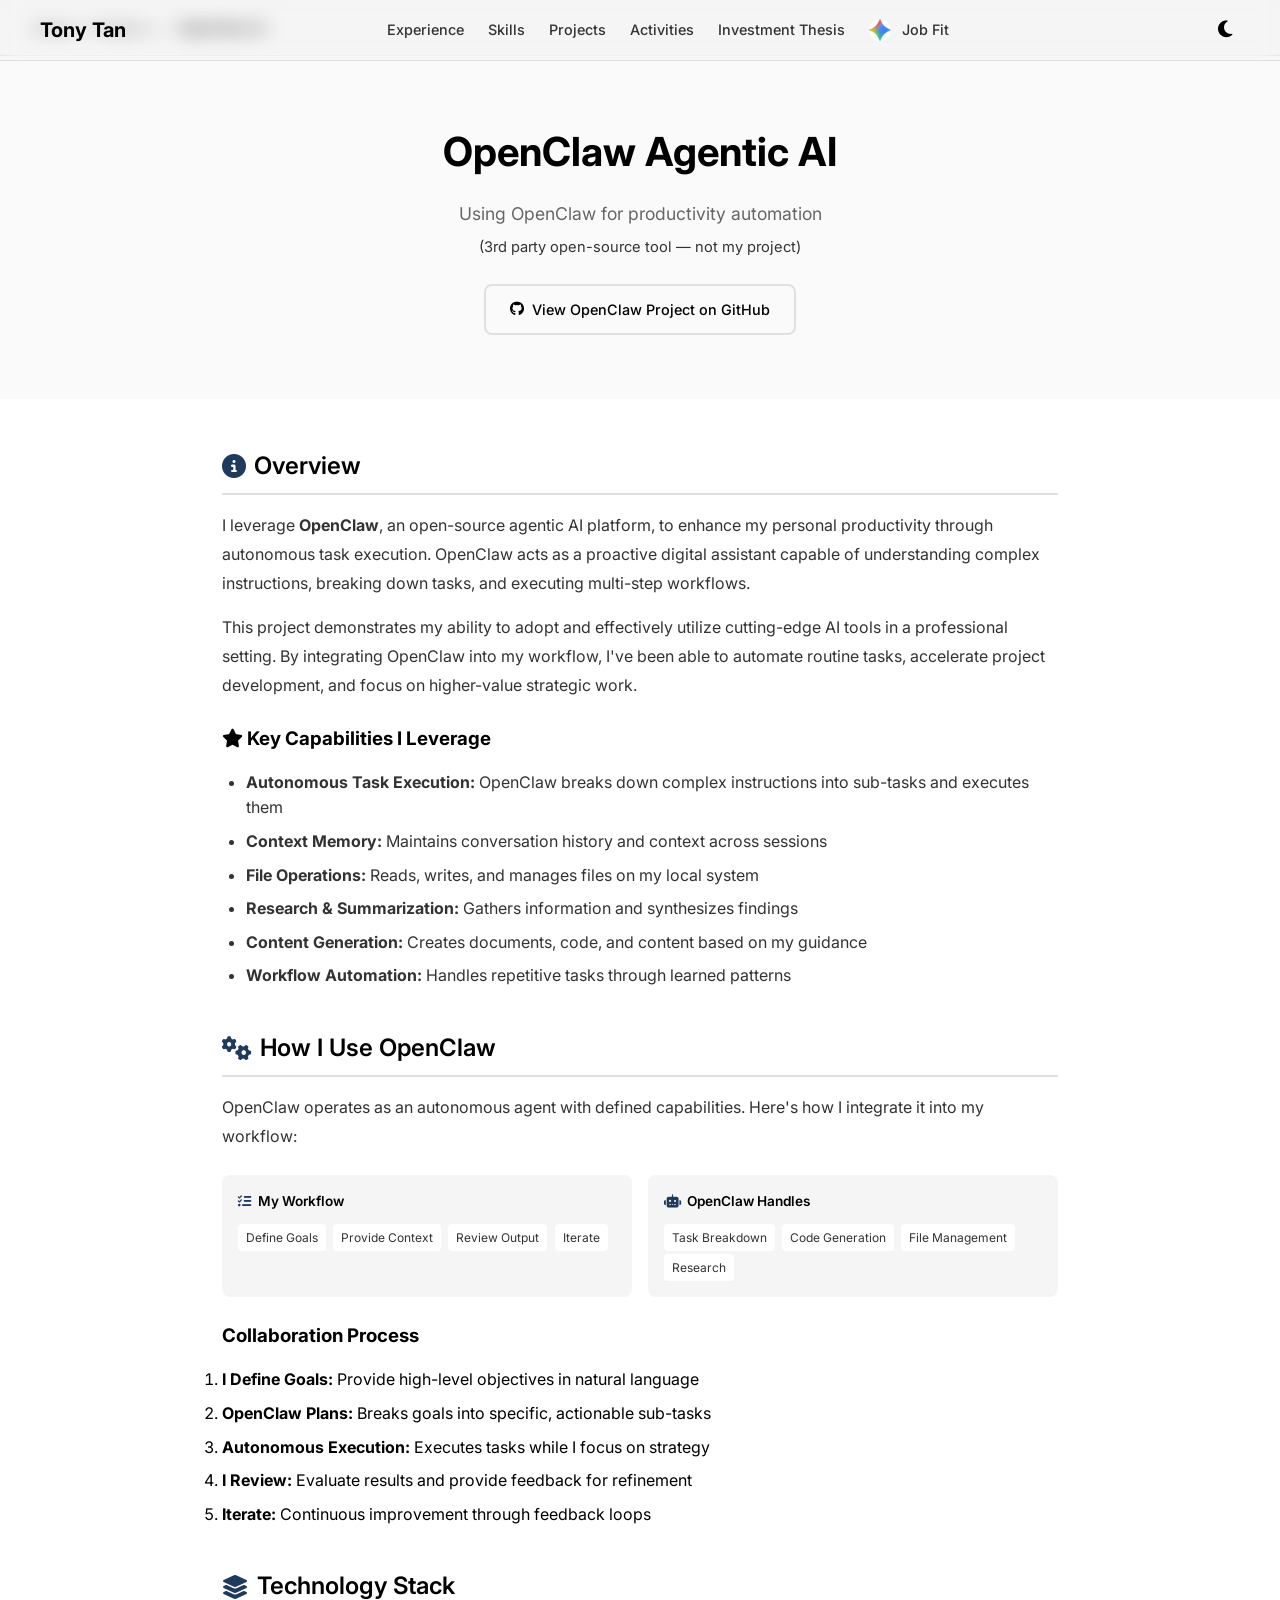
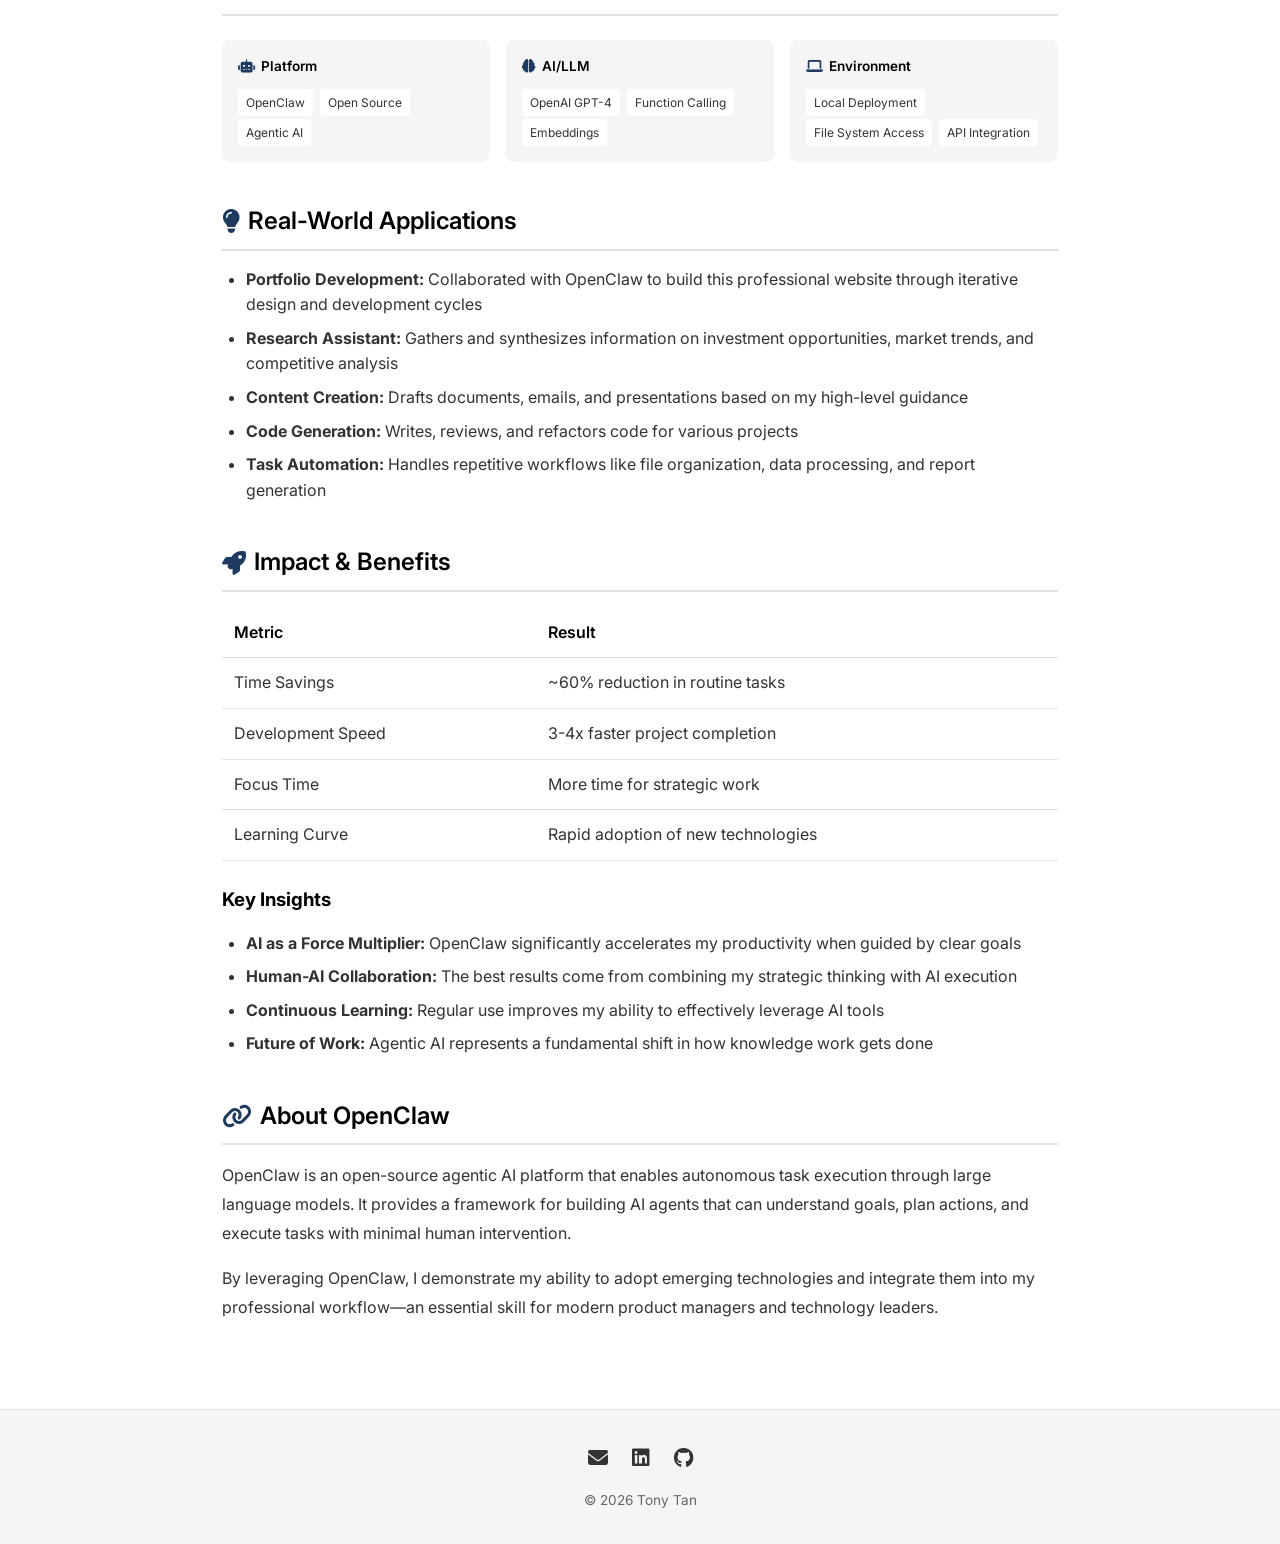
==== commit 22c7d884: "Add files via upload" ====
--- a/ai-portfolio.html
+++ b/ai-portfolio.html
@@ -53,7 +53,12 @@
   
   <header class="project-detail-header">
     <h1 class="project-detail-title">OpenClaw Agentic AI</h1>
-    <p class="project-detail-subtitle">Open-source AI agent platform for productivity automation</p>
+    <p class="project-detail-subtitle">Using OpenClaw for productivity automation <small style="color: var(--text-secondary); display: block; margin-top: 0.5rem;">(3rd party open-source tool — not my project)</small></p>
+    <div style="margin-top: 1.5rem;">
+      <a href="https://github.com/openclaw/openclaw" target="_blank" class="btn btn-outline">
+        <i class="fab fa-github"></i> View OpenClaw Project on GitHub
+      </a>
+    </div>
   </header>
   
   <main class="project-detail-content">
--- a/styles.css
+++ b/styles.css
@@ -1178,3 +1178,223 @@
 .performance-table td {
   color: var(--text-secondary);
 }
+
+
+/* ============================================
+   BACK TO TOP BUTTON
+   ============================================ */
+.back-to-top {
+  position: fixed;
+  bottom: 2rem;
+  right: 2rem;
+  width: 50px;
+  height: 50px;
+  border-radius: 50%;
+  background: var(--accent-primary);
+  color: white;
+  border: none;
+  cursor: pointer;
+  opacity: 0;
+  visibility: hidden;
+  transition: all 0.3s ease;
+  z-index: 999;
+  display: flex;
+  align-items: center;
+  justify-content: center;
+  font-size: 1.2rem;
+  box-shadow: 0 4px 12px rgba(0,0,0,0.15);
+}
+
+.back-to-top.visible {
+  opacity: 1;
+  visibility: visible;
+}
+
+.back-to-top:hover {
+  transform: translateY(-3px);
+  box-shadow: 0 6px 20px rgba(0,0,0,0.2);
+}
+
+/* ============================================
+   PROJECT CARD HOVER EFFECTS
+   ============================================ */
+.project-card {
+  transition: transform 0.3s ease, box-shadow 0.3s ease;
+}
+
+.project-card:hover {
+  transform: translateY(-8px);
+  box-shadow: var(--shadow-hover);
+}
+
+/* ============================================
+   STICKY NAVIGATION
+   ============================================ */
+.navbar.scrolled {
+  position: fixed;
+  top: 0;
+  left: 0;
+  right: 0;
+  background: var(--bg-primary);
+  box-shadow: var(--shadow);
+  z-index: 1000;
+  animation: slideDown 0.3s ease;
+}
+
+@keyframes slideDown {
+  from {
+    transform: translateY(-100%);
+  }
+  to {
+    transform: translateY(0);
+  }
+}
+
+.navbar.scrolled .nav-logo {
+  font-size: 1.3rem;
+}
+
+/* ============================================
+   MOBILE MENU ANIMATION
+   ============================================ */
+.nav-links {
+  transition: transform 0.3s ease, opacity 0.3s ease;
+}
+
+.nav-links.active {
+  animation: slideIn 0.3s ease;
+}
+
+@keyframes slideIn {
+  from {
+    transform: translateX(100%);
+    opacity: 0;
+  }
+  to {
+    transform: translateX(0);
+    opacity: 1;
+  }
+}
+
+.mobile-menu-overlay {
+  display: none;
+  position: fixed;
+  top: 0;
+  left: 0;
+  right: 0;
+  bottom: 0;
+  background: rgba(0,0,0,0.5);
+  z-index: 998;
+}
+
+.mobile-menu-overlay.active {
+  display: block;
+}
+
+/* ============================================
+   HERO SECTION ANIMATIONS
+   ============================================ */
+.hero-content > * {
+  animation: fadeInUp 0.6s ease forwards;
+}
+
+.hero-content > *:nth-child(1) { animation-delay: 0.1s; }
+.hero-content > *:nth-child(2) { animation-delay: 0.2s; }
+.hero-content > *:nth-child(3) { animation-delay: 0.3s; }
+.hero-content > *:nth-child(4) { animation-delay: 0.4s; }
+.hero-content > *:nth-child(5) { animation-delay: 0.5s; }
+
+@keyframes fadeInUp {
+  from {
+    opacity: 0;
+    transform: translateY(20px);
+  }
+  to {
+    opacity: 1;
+    transform: translateY(0);
+  }
+}
+
+.hero-image {
+  animation: fadeInScale 0.8s ease 0.3s forwards;
+}
+
+@keyframes fadeInScale {
+  from {
+    opacity: 0;
+    transform: scale(0.9);
+  }
+  to {
+    opacity: 1;
+    transform: scale(1);
+  }
+}
+
+
+/* ============================================
+   TYPEWRITER EFFECT
+   ============================================ */
+.hero-subtitle {
+  display: inline-block;
+  white-space: nowrap;
+  overflow: hidden;
+  animation: blink-cursor 0.75s step-end infinite;
+}
+
+@keyframes blink-cursor {
+  from, to { border-color: transparent }
+  50% { border-color: var(--accent-color); }
+}
+
+/* ============================================
+   SCROLL REVEAL ANIMATIONS
+   ============================================ */
+.scroll-reveal {
+  opacity: 0;
+  transform: translateY(30px);
+  transition: opacity 0.6s ease, transform 0.6s ease;
+}
+
+.scroll-reveal.revealed {
+  opacity: 1;
+  transform: translateY(0);
+}
+
+/* Stagger delays for different element types */
+.skill-card.scroll-reveal { transition-delay: 0.1s; }
+.project-card.scroll-reveal { transition-delay: 0.15s; }
+.activity-card.scroll-reveal { transition-delay: 0.1s; }
+
+/* ============================================
+   TIMELINE ANIMATIONS
+   ============================================ */
+.timeline-item {
+  opacity: 0;
+  transform: translateX(-30px);
+  transition: opacity 0.6s ease, transform 0.6s ease;
+}
+
+.timeline-item.timeline-visible {
+  opacity: 1;
+  transform: translateX(0);
+}
+
+.timeline-dot {
+  transform: scale(0);
+  transition: transform 0.4s ease 0.3s;
+}
+
+.timeline-item.timeline-visible .timeline-dot {
+  transform: scale(1);
+}
+
+/* Timeline line draw animation */
+.timeline::before {
+  transform: scaleY(0);
+  transform-origin: top;
+  transition: transform 1s ease;
+}
+
+.timeline.animate-line::before {
+  transform: scaleY(1);
+}
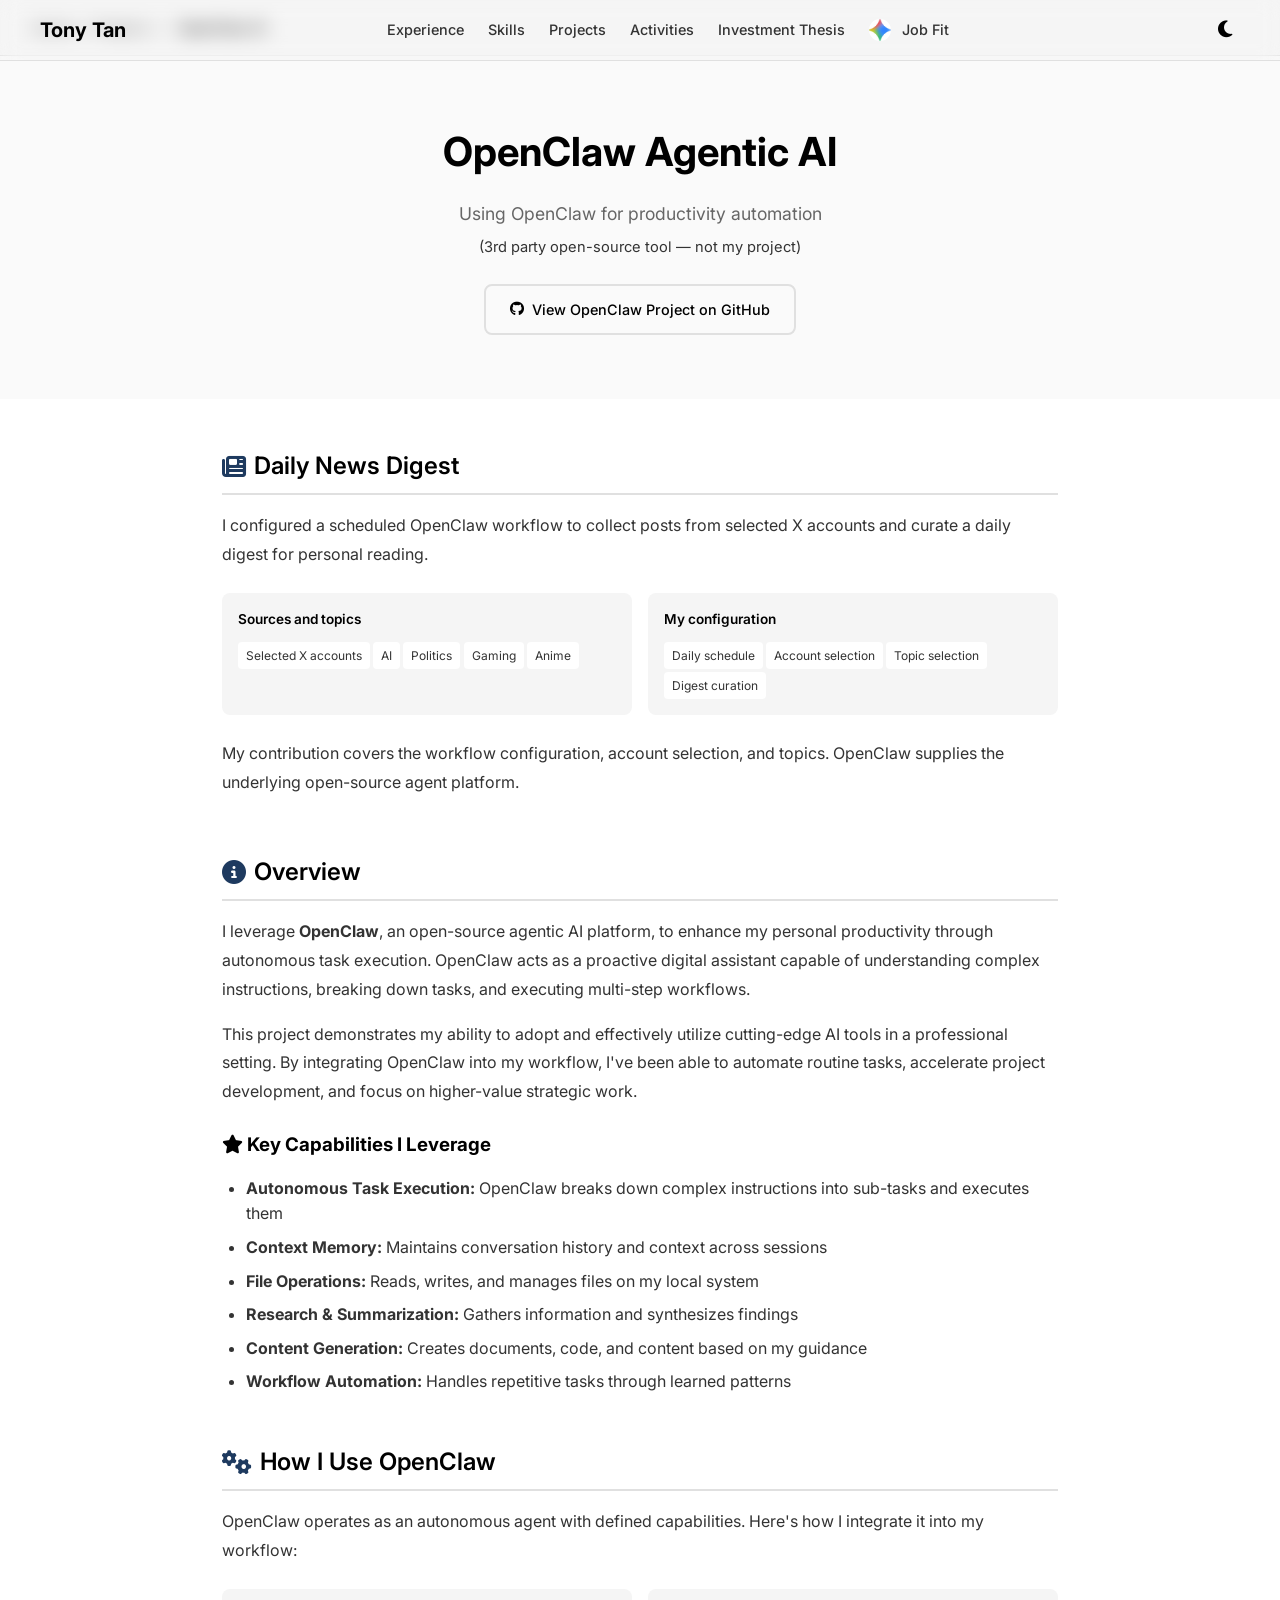
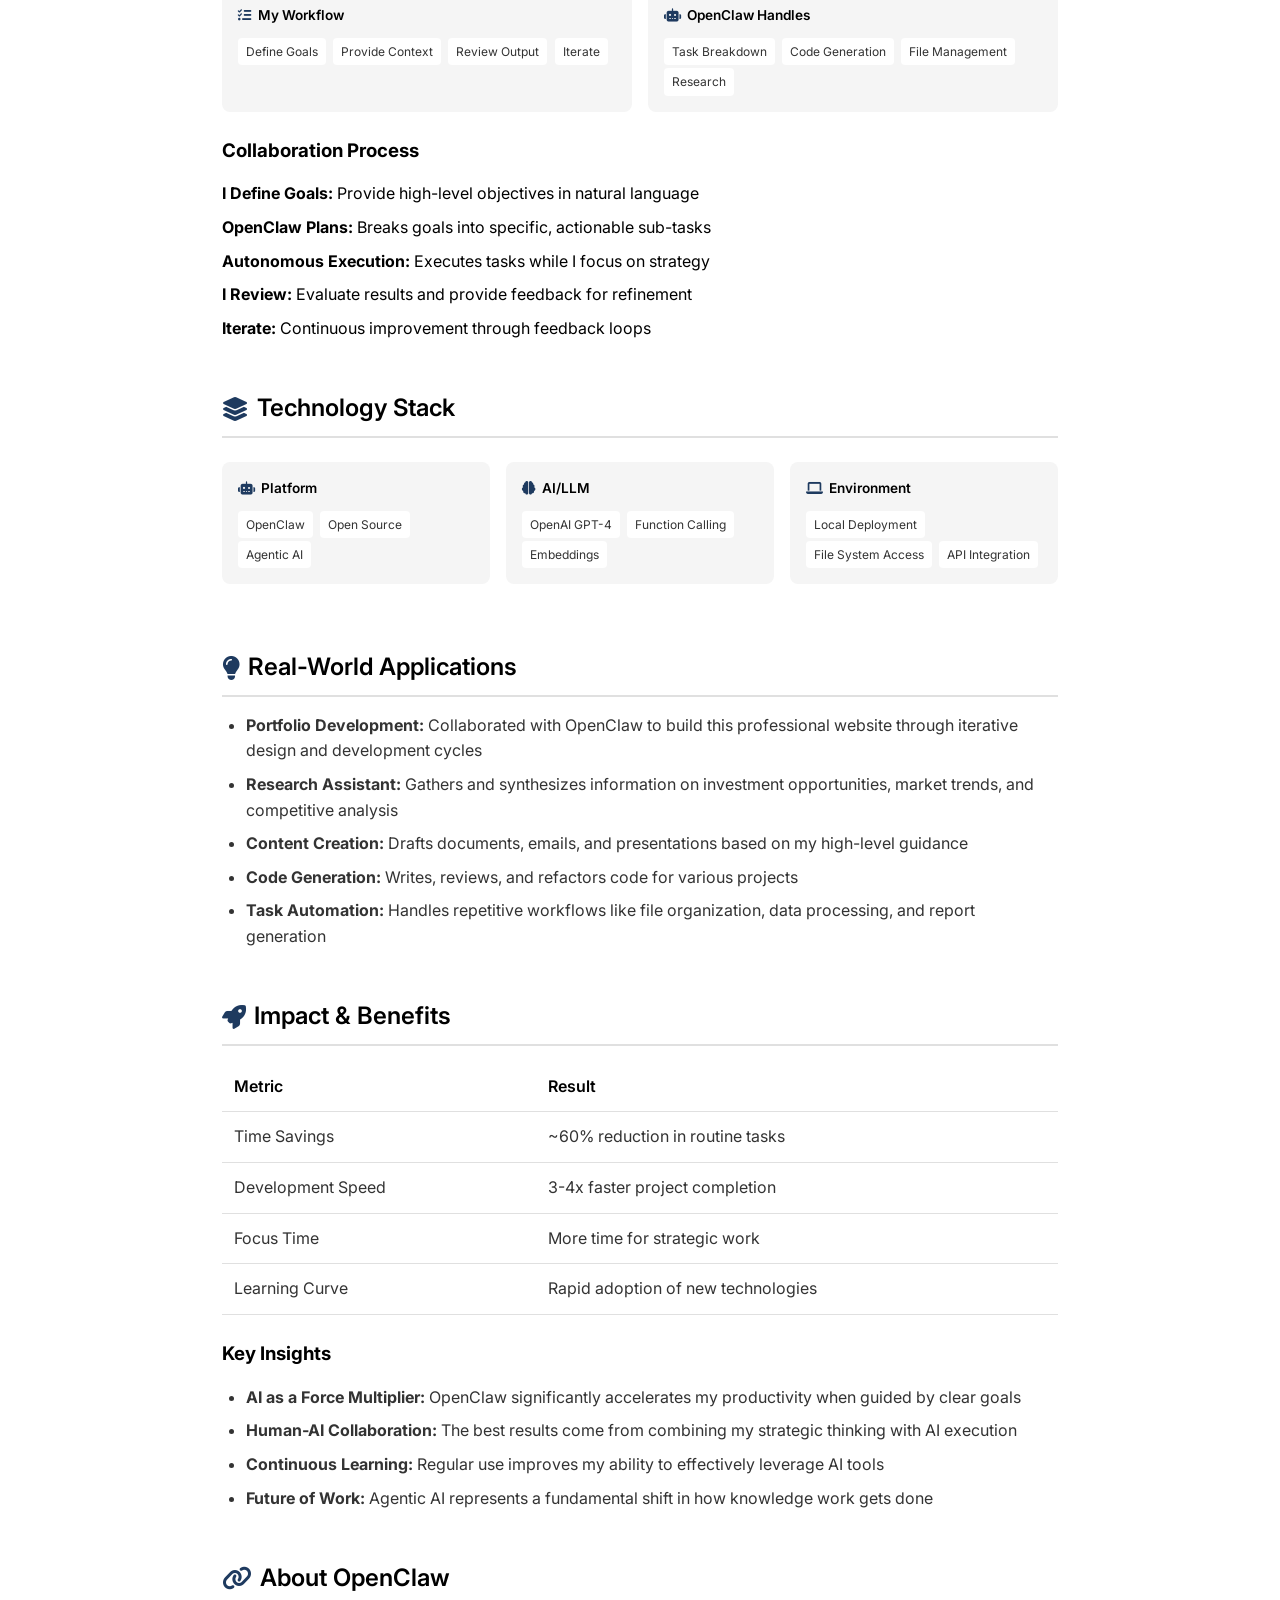
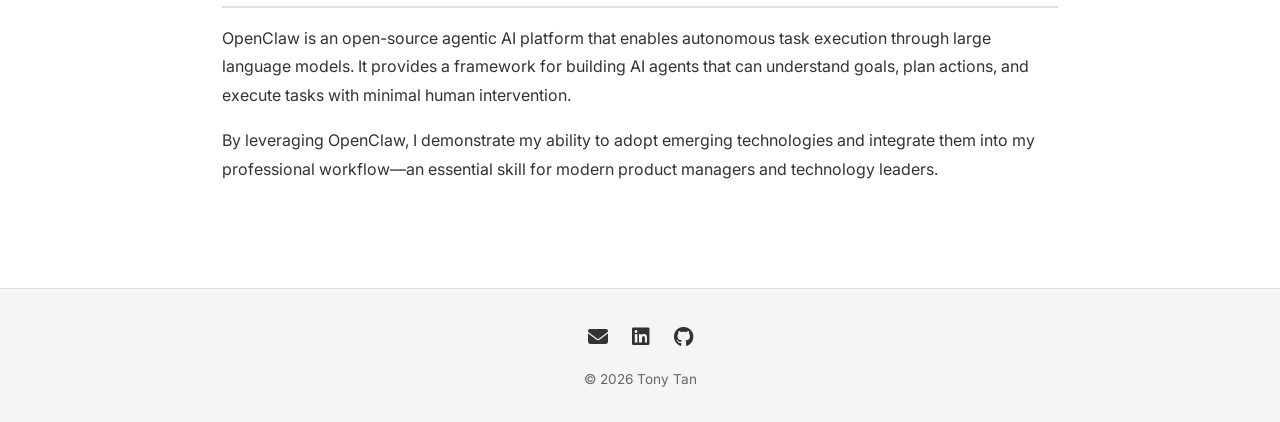
==== commit 087a2159: "Restore detailed project pages and preserve daily digest addition" ====
--- a/ai-portfolio.html
+++ b/ai-portfolio.html
@@ -1,204 +1,215 @@
-<!DOCTYPE html>
-<html lang="en">
-<head>
-  <meta charset="UTF-8">
-  <meta name="viewport" content="width=device-width, initial-scale=1.0">
-  <title>OpenClaw Agentic AI | Tony Tan</title>
-  <meta name="description" content="OpenClaw Agentic AI - Open-source AI agent platform for productivity automation by Tony Tan">
-  
-  <link rel="preconnect" href="https://fonts.googleapis.com">
-  <link rel="preconnect" href="https://fonts.gstatic.com" crossorigin>
-  <link href="https://fonts.googleapis.com/css2?family=Inter:wght@400;500;600;700&display=swap" rel="stylesheet">
-  <link rel="stylesheet" href="https://cdnjs.cloudflare.com/ajax/libs/font-awesome/6.4.0/css/all.min.css">
-  <link rel="stylesheet" href="styles.css">
-  <!-- Google Analytics -->
-  <script async src="https://www.googletagmanager.com/gtag/js?id=G-T041DTFRMN"></script>
-  <script>
-    window.dataLayer = window.dataLayer || [];
-    function gtag(){dataLayer.push(arguments);}
-    gtag('js', new Date());
-    gtag('config', 'G-T041DTFRMN');
-  </script>
-</head>
-<body>
-  <div class="loading-screen" id="loading-screen">
-    <div class="loading-content">
-      <div class="loading-spinner"></div>
-      <p class="loading-text">Loading...</p>
-    </div>
-  </div>
-  <div class="scroll-progress" id="scroll-progress"></div>
-  
-  <nav class="navbar">
-    <div class="nav-container">
-      <a href="index.html" class="nav-logo">Tony Tan</a>
-      <ul class="nav-links" id="nav-links">
-        <li><a href="index.html#experience">Experience</a></li>
-        <li><a href="index.html#skills">Skills</a></li>
-        <li><a href="index.html#projects">Projects</a></li>
-        <li><a href="index.html#activities">Activities</a></li>
-        <li><a href="investment-thesis.html">Investment Thesis</a></li>
-        <li><a href="index.html#analyzer"><img src="ai-icon.jpg" alt="AI" style="width: 22px; height: 22px; border-radius: 50%; margin-right: 0.3rem; vertical-align: middle;"> Job Fit</a></li>
-      </ul>
-      <div class="nav-controls">
-        <button class="theme-toggle" id="theme-toggle" aria-label="Toggle theme"><i class="fas fa-moon" id="theme-icon"></i></button>
-        <button class="mobile-menu-btn" id="mobile-menu-btn" aria-label="Toggle menu"><i class="fas fa-bars"></i></button>
-      </div>
-    </div>
-  </nav>
-  
-  <div class="breadcrumb">
-    <a href="index.html">Home</a><span>/</span><a href="index.html#projects">Projects</a><span>/</span><span class="current">OpenClaw AI</span>
-  </div>
-  
-  <header class="project-detail-header">
-    <h1 class="project-detail-title">OpenClaw Agentic AI</h1>
-    <p class="project-detail-subtitle">Using OpenClaw for productivity automation <small style="color: var(--text-secondary); display: block; margin-top: 0.5rem;">(3rd party open-source tool — not my project)</small></p>
-    <div style="margin-top: 1.5rem;">
-      <a href="https://github.com/openclaw/openclaw" target="_blank" class="btn btn-outline">
-        <i class="fab fa-github"></i> View OpenClaw Project on GitHub
-      </a>
-    </div>
-  </header>
-  
-  <main class="project-detail-content">
-    <section class="project-detail-section">
-      <h2><i class="fas fa-info-circle"></i> Overview</h2>
-      <p>I leverage <strong>OpenClaw</strong>, an open-source agentic AI platform, to enhance my personal productivity through autonomous task execution. OpenClaw acts as a proactive digital assistant capable of understanding complex instructions, breaking down tasks, and executing multi-step workflows.</p>
-      <p>This project demonstrates my ability to adopt and effectively utilize cutting-edge AI tools in a professional setting. By integrating OpenClaw into my workflow, I've been able to automate routine tasks, accelerate project development, and focus on higher-value strategic work.</p>
-      
-      <h3 style="margin-top: 1.5rem; margin-bottom: 1rem;"><i class="fas fa-star"></i> Key Capabilities I Leverage</h3>
-      <ul>
-        <li><strong>Autonomous Task Execution:</strong> OpenClaw breaks down complex instructions into sub-tasks and executes them</li>
-        <li><strong>Context Memory:</strong> Maintains conversation history and context across sessions</li>
-        <li><strong>File Operations:</strong> Reads, writes, and manages files on my local system</li>
-        <li><strong>Research & Summarization:</strong> Gathers information and synthesizes findings</li>
-        <li><strong>Content Generation:</strong> Creates documents, code, and content based on my guidance</li>
-        <li><strong>Workflow Automation:</strong> Handles repetitive tasks through learned patterns</li>
-      </ul>
-    </section>
-    
-    <section class="project-detail-section">
-      <h2><i class="fas fa-cogs"></i> How I Use OpenClaw</h2>
-      <p>OpenClaw operates as an autonomous agent with defined capabilities. Here's how I integrate it into my workflow:</p>
-      
-      <div class="tech-stack-grid">
-        <div class="tech-category">
-          <h4><i class="fas fa-tasks"></i> My Workflow</h4>
-          <span class="tech-tag">Define Goals</span>
-          <span class="tech-tag">Provide Context</span>
-          <span class="tech-tag">Review Output</span>
-          <span class="tech-tag">Iterate</span>
-        </div>
-        <div class="tech-category">
-          <h4><i class="fas fa-robot"></i> OpenClaw Handles</h4>
-          <span class="tech-tag">Task Breakdown</span>
-          <span class="tech-tag">Code Generation</span>
-          <span class="tech-tag">File Management</span>
-          <span class="tech-tag">Research</span>
-        </div>
-      </div>
-      
-      <h3 style="margin-top: 1.5rem; margin-bottom: 1rem;">Collaboration Process</h3>
-      <ol>
-        <li><strong>I Define Goals:</strong> Provide high-level objectives in natural language</li>
-        <li><strong>OpenClaw Plans:</strong> Breaks goals into specific, actionable sub-tasks</li>
-        <li><strong>Autonomous Execution:</strong> Executes tasks while I focus on strategy</li>
-        <li><strong>I Review:</strong> Evaluate results and provide feedback for refinement</li>
-        <li><strong>Iterate:</strong> Continuous improvement through feedback loops</li>
-      </ol>
-    </section>
-    
-    <section class="project-detail-section">
-      <h2><i class="fas fa-layer-group"></i> Technology Stack</h2>
-      <div class="tech-stack-grid">
-        <div class="tech-category">
-          <h4><i class="fas fa-robot"></i> Platform</h4>
-          <span class="tech-tag">OpenClaw</span>
-          <span class="tech-tag">Open Source</span>
-          <span class="tech-tag">Agentic AI</span>
-        </div>
-        <div class="tech-category">
-          <h4><i class="fas fa-brain"></i> AI/LLM</h4>
-          <span class="tech-tag">OpenAI GPT-4</span>
-          <span class="tech-tag">Function Calling</span>
-          <span class="tech-tag">Embeddings</span>
-        </div>
-        <div class="tech-category">
-          <h4><i class="fas fa-laptop"></i> Environment</h4>
-          <span class="tech-tag">Local Deployment</span>
-          <span class="tech-tag">File System Access</span>
-          <span class="tech-tag">API Integration</span>
-        </div>
-      </div>
-    </section>
-    
-    <section class="project-detail-section">
-      <h2><i class="fas fa-lightbulb"></i> Real-World Applications</h2>
-      <ul>
-        <li><strong>Portfolio Development:</strong> Collaborated with OpenClaw to build this professional website through iterative design and development cycles</li>
-        <li><strong>Research Assistant:</strong> Gathers and synthesizes information on investment opportunities, market trends, and competitive analysis</li>
-        <li><strong>Content Creation:</strong> Drafts documents, emails, and presentations based on my high-level guidance</li>
-        <li><strong>Code Generation:</strong> Writes, reviews, and refactors code for various projects</li>
-        <li><strong>Task Automation:</strong> Handles repetitive workflows like file organization, data processing, and report generation</li>
-      </ul>
-    </section>
-    
-    <section class="project-detail-section">
-      <h2><i class="fas fa-rocket"></i> Impact & Benefits</h2>
-      <table class="performance-table">
-        <thead>
-          <tr>
-            <th>Metric</th>
-            <th>Result</th>
-          </tr>
-        </thead>
-        <tbody>
-          <tr>
-            <td>Time Savings</td>
-            <td>~60% reduction in routine tasks</td>
-          </tr>
-          <tr>
-            <td>Development Speed</td>
-            <td>3-4x faster project completion</td>
-          </tr>
-          <tr>
-            <td>Focus Time</td>
-            <td>More time for strategic work</td>
-          </tr>
-          <tr>
-            <td>Learning Curve</td>
-            <td>Rapid adoption of new technologies</td>
-          </tr>
-        </tbody>
-      </table>
-      
-      <h3 style="margin-top: 1.5rem; margin-bottom: 1rem;">Key Insights</h3>
-      <ul>
-        <li><strong>AI as a Force Multiplier:</strong> OpenClaw significantly accelerates my productivity when guided by clear goals</li>
-        <li><strong>Human-AI Collaboration:</strong> The best results come from combining my strategic thinking with AI execution</li>
-        <li><strong>Continuous Learning:</strong> Regular use improves my ability to effectively leverage AI tools</li>
-        <li><strong>Future of Work:</strong> Agentic AI represents a fundamental shift in how knowledge work gets done</li>
-      </ul>
-    </section>
-    
-    <section class="project-detail-section">
-      <h2><i class="fas fa-link"></i> About OpenClaw</h2>
-      <p>OpenClaw is an open-source agentic AI platform that enables autonomous task execution through large language models. It provides a framework for building AI agents that can understand goals, plan actions, and execute tasks with minimal human intervention.</p>
-      <p>By leveraging OpenClaw, I demonstrate my ability to adopt emerging technologies and integrate them into my professional workflow—an essential skill for modern product managers and technology leaders.</p>
-    </section>
-  </main>
-  
-  <footer class="footer">
-    <div class="footer-content">
-      <div class="footer-links">
-        <a href="mailto:Tonytan1999aol@gmail.com"><i class="fas fa-envelope"></i></a>
-        <a href="https://www.linkedin.com/in/tonytan3/" target="_blank"><i class="fab fa-linkedin"></i></a>
-        <a href="https://github.com/TonyTan12" target="_blank"><i class="fab fa-github"></i></a>
-      </div>
-      <p class="footer-copyright">© 2026 Tony Tan</p>
-    </div>
-  </footer>
-  <script src="script.js"></script>
-</body>
-</html>
+<!DOCTYPE html>
+<html lang="en">
+<head>
+  <meta charset="UTF-8">
+  <meta name="viewport" content="width=device-width, initial-scale=1.0">
+  <title>OpenClaw Agentic AI | Tony Tan</title>
+  <meta name="description" content="OpenClaw Agentic AI - Open-source AI agent platform for productivity automation by Tony Tan">
+  
+  <link rel="preconnect" href="https://fonts.googleapis.com">
+  <link rel="preconnect" href="https://fonts.gstatic.com" crossorigin>
+  <link href="https://fonts.googleapis.com/css2?family=Inter:wght@400;500;600;700&display=swap" rel="stylesheet">
+  <link rel="stylesheet" href="https://cdnjs.cloudflare.com/ajax/libs/font-awesome/6.4.0/css/all.min.css">
+  <link rel="stylesheet" href="styles.css">
+  <!-- Google Analytics -->
+  <script async src="https://www.googletagmanager.com/gtag/js?id=G-T041DTFRMN"></script>
+  <script>
+    window.dataLayer = window.dataLayer || [];
+    function gtag(){dataLayer.push(arguments);}
+    gtag('js', new Date());
+    gtag('config', 'G-T041DTFRMN');
+  </script>
+<style>.project-detail-section { min-width: 0; max-width: 100%; overflow-x: auto; }</style>
+</head>
+<body>
+  <div class="loading-screen" id="loading-screen">
+    <div class="loading-content">
+      <div class="loading-spinner"></div>
+      <p class="loading-text">Loading...</p>
+    </div>
+  </div>
+  <div class="scroll-progress" id="scroll-progress"></div>
+  
+  <nav class="navbar">
+    <div class="nav-container">
+      <a href="index.html" class="nav-logo">Tony Tan</a>
+      <ul class="nav-links" id="nav-links">
+        <li><a href="index.html#experience">Experience</a></li>
+        <li><a href="index.html#skills">Skills</a></li>
+        <li><a href="index.html#projects">Projects</a></li>
+        <li><a href="index.html#activities">Activities</a></li>
+        <li><a href="investment-thesis.html">Investment Thesis</a></li>
+        <li><a href="index.html#analyzer"><img src="ai-icon.jpg" alt="AI" style="width: 22px; height: 22px; border-radius: 50%; margin-right: 0.3rem; vertical-align: middle;"> Job Fit</a></li>
+      </ul>
+      <div class="nav-controls">
+        <button class="theme-toggle" id="theme-toggle" aria-label="Toggle theme"><i class="fas fa-moon" id="theme-icon"></i></button>
+        <button class="mobile-menu-btn" id="mobile-menu-btn" aria-label="Toggle menu"><i class="fas fa-bars"></i></button>
+      </div>
+    </div>
+  </nav>
+  
+  <div class="breadcrumb">
+    <a href="index.html">Home</a><span>/</span><a href="index.html#projects">Projects</a><span>/</span><span class="current">OpenClaw AI</span>
+  </div>
+  
+  <header class="project-detail-header">
+    <h1 class="project-detail-title">OpenClaw Agentic AI</h1>
+    <p class="project-detail-subtitle">Using OpenClaw for productivity automation <small style="color: var(--text-secondary); display: block; margin-top: 0.5rem;">(3rd party open-source tool — not my project)</small></p>
+    <div style="margin-top: 1.5rem;">
+      <a href="https://github.com/openclaw/openclaw" target="_blank" class="btn btn-outline">
+        <i class="fab fa-github"></i> View OpenClaw Project on GitHub
+      </a>
+    </div>
+  </header>
+  
+  <main class="project-detail-content">
+    <section class="project-detail-section">
+      <h2><i class="fas fa-newspaper"></i> Daily News Digest</h2>
+      <p>I configured a scheduled OpenClaw workflow to collect posts from selected X accounts and curate a daily digest for personal reading.</p>
+      <div class="tech-stack-grid">
+        <div class="tech-category"><h4>Sources and topics</h4><span class="tech-tag">Selected X accounts</span><span class="tech-tag">AI</span><span class="tech-tag">Politics</span><span class="tech-tag">Gaming</span><span class="tech-tag">Anime</span></div>
+        <div class="tech-category"><h4>My configuration</h4><span class="tech-tag">Daily schedule</span><span class="tech-tag">Account selection</span><span class="tech-tag">Topic selection</span><span class="tech-tag">Digest curation</span></div>
+      </div>
+      <p>My contribution covers the workflow configuration, account selection, and topics. OpenClaw supplies the underlying open-source agent platform.</p>
+    </section>
+
+    <section class="project-detail-section">
+      <h2><i class="fas fa-info-circle"></i> Overview</h2>
+      <p>I leverage <strong>OpenClaw</strong>, an open-source agentic AI platform, to enhance my personal productivity through autonomous task execution. OpenClaw acts as a proactive digital assistant capable of understanding complex instructions, breaking down tasks, and executing multi-step workflows.</p>
+      <p>This project demonstrates my ability to adopt and effectively utilize cutting-edge AI tools in a professional setting. By integrating OpenClaw into my workflow, I've been able to automate routine tasks, accelerate project development, and focus on higher-value strategic work.</p>
+      
+      <h3 style="margin-top: 1.5rem; margin-bottom: 1rem;"><i class="fas fa-star"></i> Key Capabilities I Leverage</h3>
+      <ul>
+        <li><strong>Autonomous Task Execution:</strong> OpenClaw breaks down complex instructions into sub-tasks and executes them</li>
+        <li><strong>Context Memory:</strong> Maintains conversation history and context across sessions</li>
+        <li><strong>File Operations:</strong> Reads, writes, and manages files on my local system</li>
+        <li><strong>Research & Summarization:</strong> Gathers information and synthesizes findings</li>
+        <li><strong>Content Generation:</strong> Creates documents, code, and content based on my guidance</li>
+        <li><strong>Workflow Automation:</strong> Handles repetitive tasks through learned patterns</li>
+      </ul>
+    </section>
+    
+    <section class="project-detail-section">
+      <h2><i class="fas fa-cogs"></i> How I Use OpenClaw</h2>
+      <p>OpenClaw operates as an autonomous agent with defined capabilities. Here's how I integrate it into my workflow:</p>
+      
+      <div class="tech-stack-grid">
+        <div class="tech-category">
+          <h4><i class="fas fa-tasks"></i> My Workflow</h4>
+          <span class="tech-tag">Define Goals</span>
+          <span class="tech-tag">Provide Context</span>
+          <span class="tech-tag">Review Output</span>
+          <span class="tech-tag">Iterate</span>
+        </div>
+        <div class="tech-category">
+          <h4><i class="fas fa-robot"></i> OpenClaw Handles</h4>
+          <span class="tech-tag">Task Breakdown</span>
+          <span class="tech-tag">Code Generation</span>
+          <span class="tech-tag">File Management</span>
+          <span class="tech-tag">Research</span>
+        </div>
+      </div>
+      
+      <h3 style="margin-top: 1.5rem; margin-bottom: 1rem;">Collaboration Process</h3>
+      <ol>
+        <li><strong>I Define Goals:</strong> Provide high-level objectives in natural language</li>
+        <li><strong>OpenClaw Plans:</strong> Breaks goals into specific, actionable sub-tasks</li>
+        <li><strong>Autonomous Execution:</strong> Executes tasks while I focus on strategy</li>
+        <li><strong>I Review:</strong> Evaluate results and provide feedback for refinement</li>
+        <li><strong>Iterate:</strong> Continuous improvement through feedback loops</li>
+      </ol>
+    </section>
+    
+    <section class="project-detail-section">
+      <h2><i class="fas fa-layer-group"></i> Technology Stack</h2>
+      <div class="tech-stack-grid">
+        <div class="tech-category">
+          <h4><i class="fas fa-robot"></i> Platform</h4>
+          <span class="tech-tag">OpenClaw</span>
+          <span class="tech-tag">Open Source</span>
+          <span class="tech-tag">Agentic AI</span>
+        </div>
+        <div class="tech-category">
+          <h4><i class="fas fa-brain"></i> AI/LLM</h4>
+          <span class="tech-tag">OpenAI GPT-4</span>
+          <span class="tech-tag">Function Calling</span>
+          <span class="tech-tag">Embeddings</span>
+        </div>
+        <div class="tech-category">
+          <h4><i class="fas fa-laptop"></i> Environment</h4>
+          <span class="tech-tag">Local Deployment</span>
+          <span class="tech-tag">File System Access</span>
+          <span class="tech-tag">API Integration</span>
+        </div>
+      </div>
+    </section>
+    
+    <section class="project-detail-section">
+      <h2><i class="fas fa-lightbulb"></i> Real-World Applications</h2>
+      <ul>
+        <li><strong>Portfolio Development:</strong> Collaborated with OpenClaw to build this professional website through iterative design and development cycles</li>
+        <li><strong>Research Assistant:</strong> Gathers and synthesizes information on investment opportunities, market trends, and competitive analysis</li>
+        <li><strong>Content Creation:</strong> Drafts documents, emails, and presentations based on my high-level guidance</li>
+        <li><strong>Code Generation:</strong> Writes, reviews, and refactors code for various projects</li>
+        <li><strong>Task Automation:</strong> Handles repetitive workflows like file organization, data processing, and report generation</li>
+      </ul>
+    </section>
+    
+    <section class="project-detail-section">
+      <h2><i class="fas fa-rocket"></i> Impact & Benefits</h2>
+      <table class="performance-table">
+        <thead>
+          <tr>
+            <th>Metric</th>
+            <th>Result</th>
+          </tr>
+        </thead>
+        <tbody>
+          <tr>
+            <td>Time Savings</td>
+            <td>~60% reduction in routine tasks</td>
+          </tr>
+          <tr>
+            <td>Development Speed</td>
+            <td>3-4x faster project completion</td>
+          </tr>
+          <tr>
+            <td>Focus Time</td>
+            <td>More time for strategic work</td>
+          </tr>
+          <tr>
+            <td>Learning Curve</td>
+            <td>Rapid adoption of new technologies</td>
+          </tr>
+        </tbody>
+      </table>
+      
+      <h3 style="margin-top: 1.5rem; margin-bottom: 1rem;">Key Insights</h3>
+      <ul>
+        <li><strong>AI as a Force Multiplier:</strong> OpenClaw significantly accelerates my productivity when guided by clear goals</li>
+        <li><strong>Human-AI Collaboration:</strong> The best results come from combining my strategic thinking with AI execution</li>
+        <li><strong>Continuous Learning:</strong> Regular use improves my ability to effectively leverage AI tools</li>
+        <li><strong>Future of Work:</strong> Agentic AI represents a fundamental shift in how knowledge work gets done</li>
+      </ul>
+    </section>
+    
+    <section class="project-detail-section">
+      <h2><i class="fas fa-link"></i> About OpenClaw</h2>
+      <p>OpenClaw is an open-source agentic AI platform that enables autonomous task execution through large language models. It provides a framework for building AI agents that can understand goals, plan actions, and execute tasks with minimal human intervention.</p>
+      <p>By leveraging OpenClaw, I demonstrate my ability to adopt emerging technologies and integrate them into my professional workflow—an essential skill for modern product managers and technology leaders.</p>
+    </section>
+  </main>
+  
+  <footer class="footer">
+    <div class="footer-content">
+      <div class="footer-links">
+        <a href="mailto:Tonytan1999aol@gmail.com"><i class="fas fa-envelope"></i></a>
+        <a href="https://www.linkedin.com/in/tonytan3/" target="_blank"><i class="fab fa-linkedin"></i></a>
+        <a href="https://github.com/TonyTan12" target="_blank"><i class="fab fa-github"></i></a>
+      </div>
+      <p class="footer-copyright">© 2026 Tony Tan</p>
+    </div>
+  </footer>
+  <script src="script.js"></script>
+</body>
+</html>
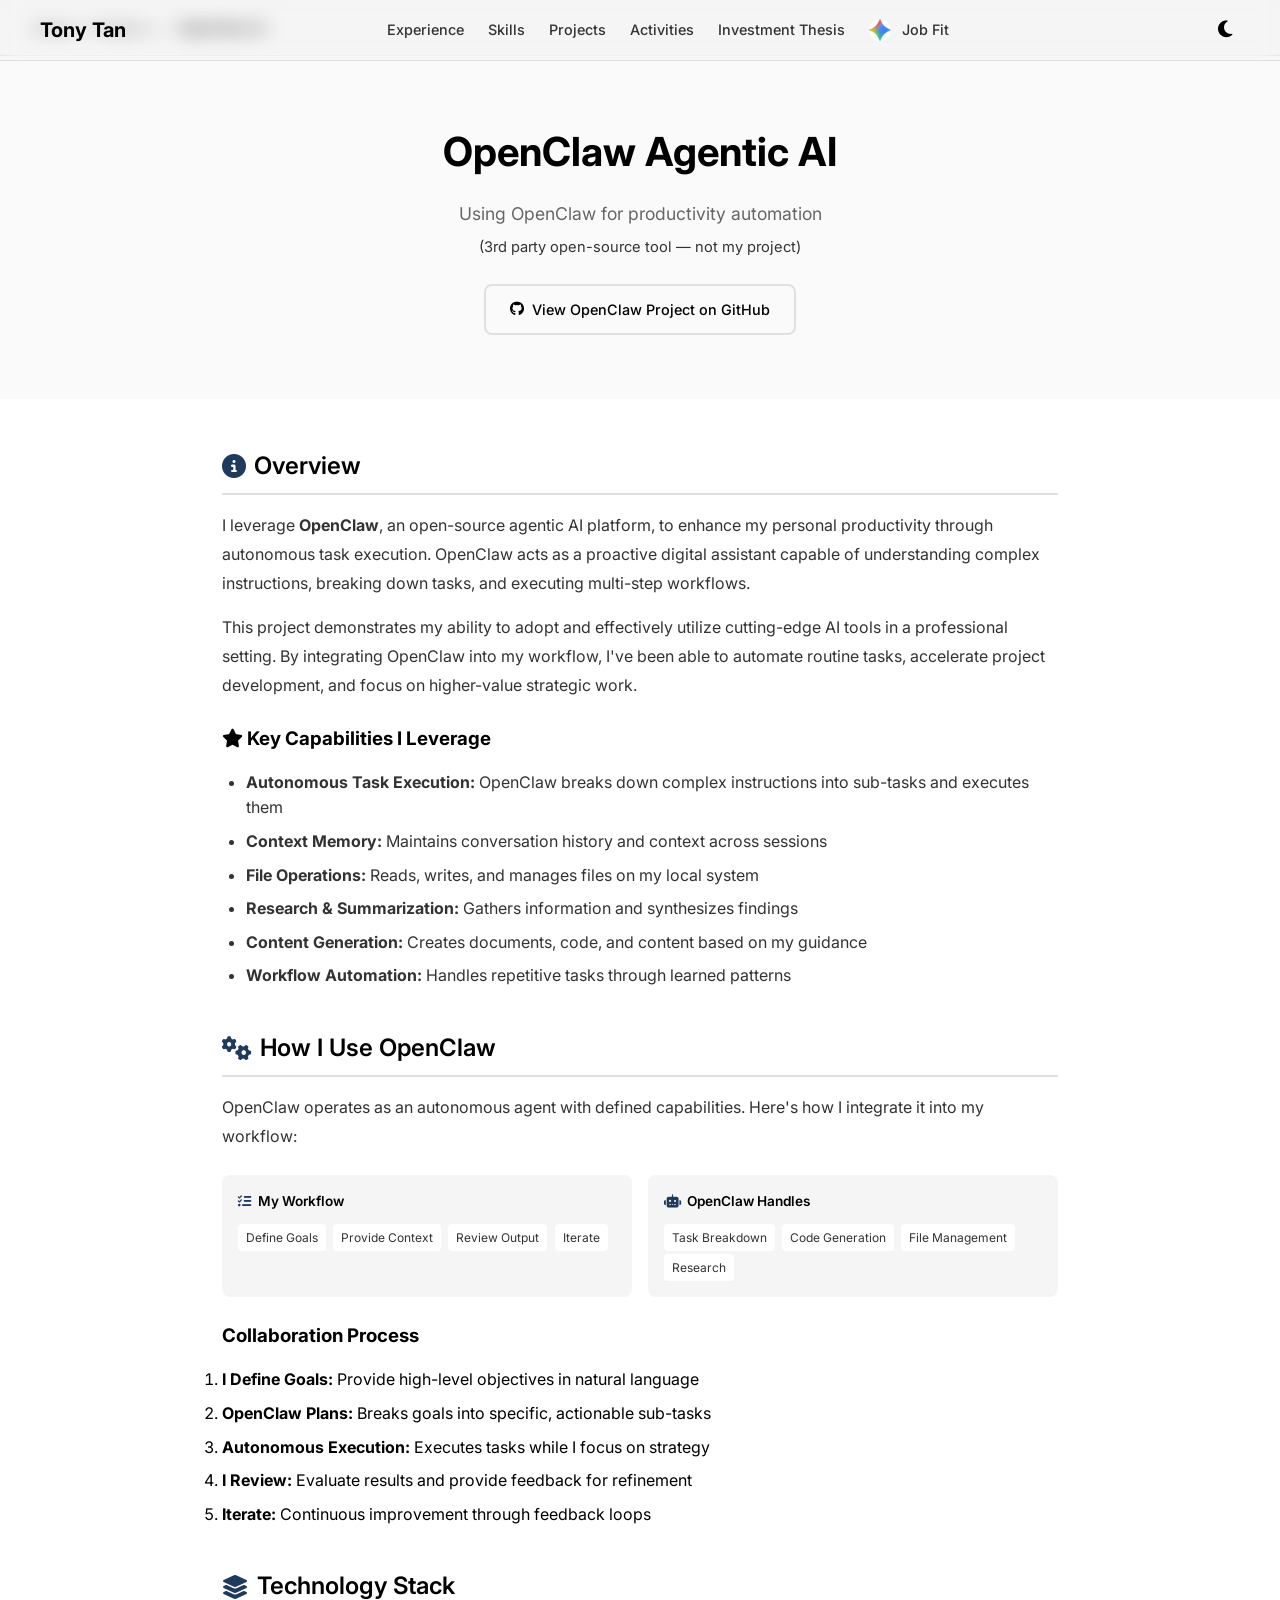
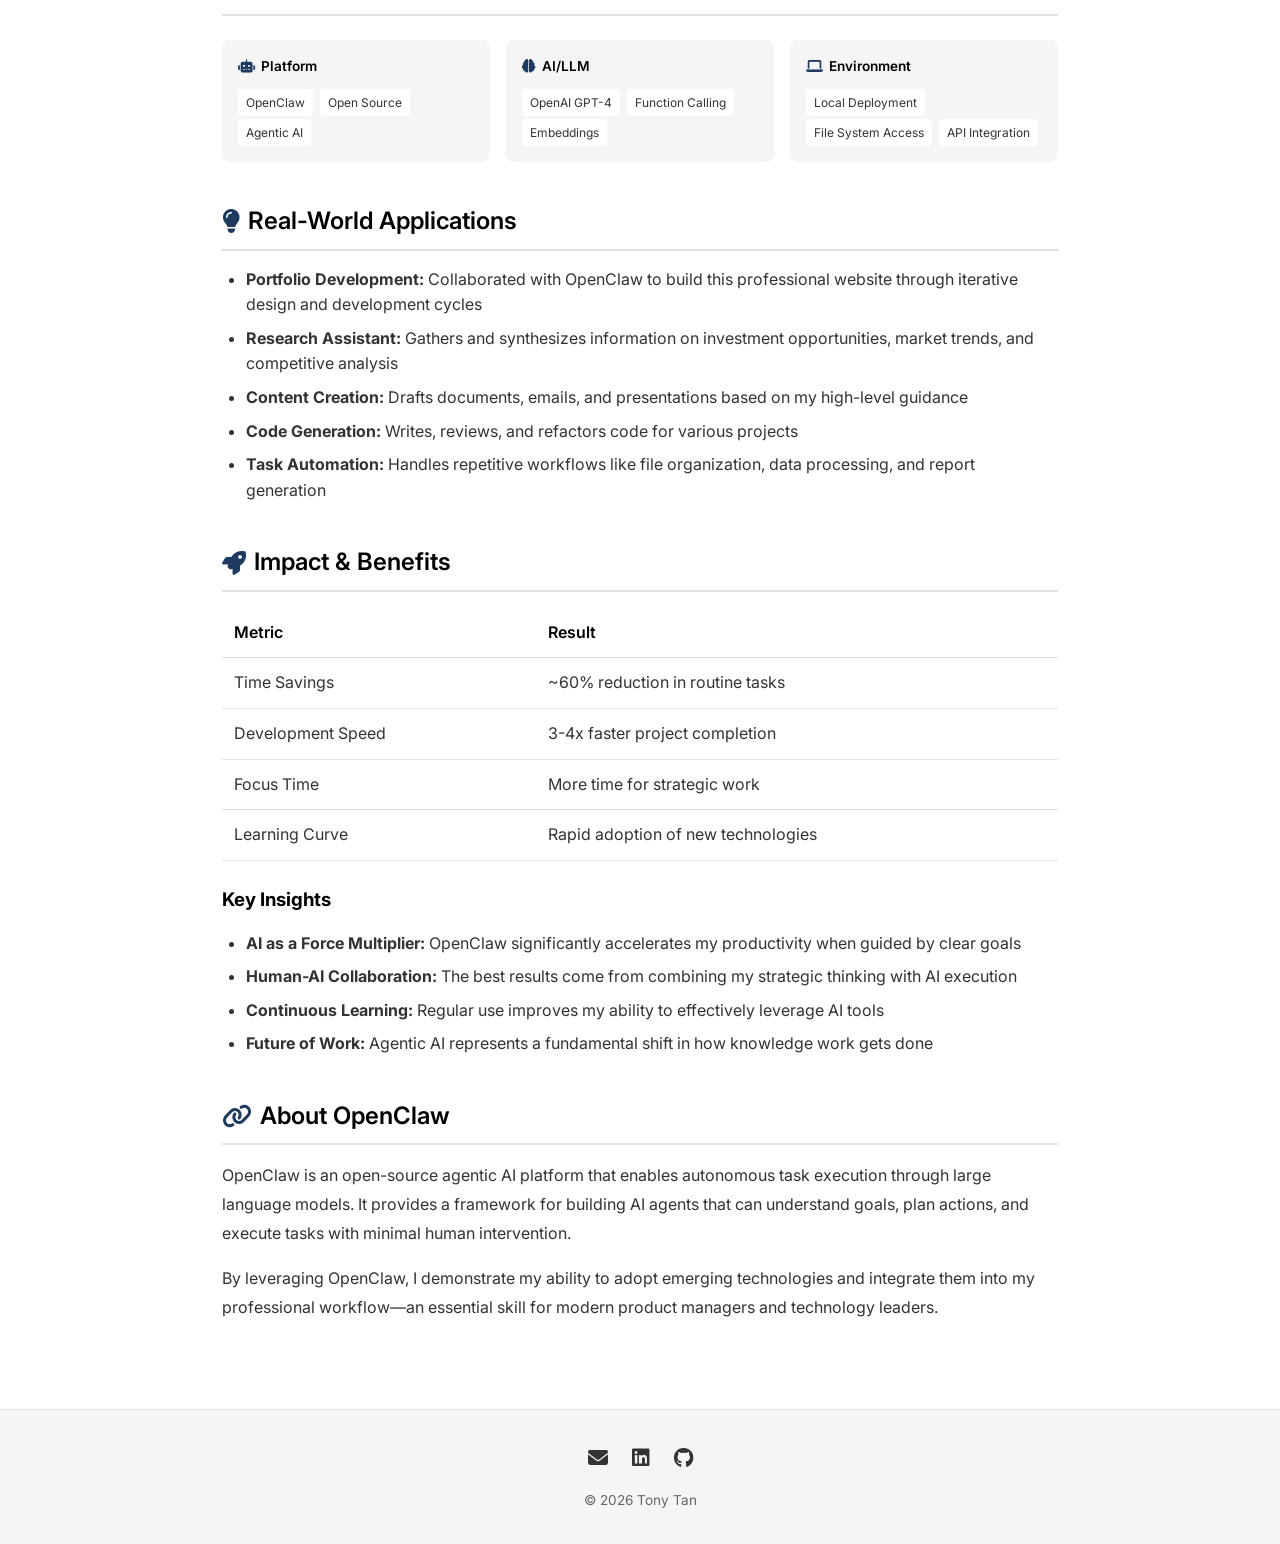
==== commit e0b06afe: "Restore original OpenClaw and expand Timeline Atlas with interface screenshots" ====
--- a/ai-portfolio.html
+++ b/ai-portfolio.html
@@ -1,215 +1,204 @@
-<!DOCTYPE html>
-<html lang="en">
-<head>
-  <meta charset="UTF-8">
-  <meta name="viewport" content="width=device-width, initial-scale=1.0">
-  <title>OpenClaw Agentic AI | Tony Tan</title>
-  <meta name="description" content="OpenClaw Agentic AI - Open-source AI agent platform for productivity automation by Tony Tan">
-  
-  <link rel="preconnect" href="https://fonts.googleapis.com">
-  <link rel="preconnect" href="https://fonts.gstatic.com" crossorigin>
-  <link href="https://fonts.googleapis.com/css2?family=Inter:wght@400;500;600;700&display=swap" rel="stylesheet">
-  <link rel="stylesheet" href="https://cdnjs.cloudflare.com/ajax/libs/font-awesome/6.4.0/css/all.min.css">
-  <link rel="stylesheet" href="styles.css">
-  <!-- Google Analytics -->
-  <script async src="https://www.googletagmanager.com/gtag/js?id=G-T041DTFRMN"></script>
-  <script>
-    window.dataLayer = window.dataLayer || [];
-    function gtag(){dataLayer.push(arguments);}
-    gtag('js', new Date());
-    gtag('config', 'G-T041DTFRMN');
-  </script>
-<style>.project-detail-section { min-width: 0; max-width: 100%; overflow-x: auto; }</style>
-</head>
-<body>
-  <div class="loading-screen" id="loading-screen">
-    <div class="loading-content">
-      <div class="loading-spinner"></div>
-      <p class="loading-text">Loading...</p>
-    </div>
-  </div>
-  <div class="scroll-progress" id="scroll-progress"></div>
-  
-  <nav class="navbar">
-    <div class="nav-container">
-      <a href="index.html" class="nav-logo">Tony Tan</a>
-      <ul class="nav-links" id="nav-links">
-        <li><a href="index.html#experience">Experience</a></li>
-        <li><a href="index.html#skills">Skills</a></li>
-        <li><a href="index.html#projects">Projects</a></li>
-        <li><a href="index.html#activities">Activities</a></li>
-        <li><a href="investment-thesis.html">Investment Thesis</a></li>
-        <li><a href="index.html#analyzer"><img src="ai-icon.jpg" alt="AI" style="width: 22px; height: 22px; border-radius: 50%; margin-right: 0.3rem; vertical-align: middle;"> Job Fit</a></li>
-      </ul>
-      <div class="nav-controls">
-        <button class="theme-toggle" id="theme-toggle" aria-label="Toggle theme"><i class="fas fa-moon" id="theme-icon"></i></button>
-        <button class="mobile-menu-btn" id="mobile-menu-btn" aria-label="Toggle menu"><i class="fas fa-bars"></i></button>
-      </div>
-    </div>
-  </nav>
-  
-  <div class="breadcrumb">
-    <a href="index.html">Home</a><span>/</span><a href="index.html#projects">Projects</a><span>/</span><span class="current">OpenClaw AI</span>
-  </div>
-  
-  <header class="project-detail-header">
-    <h1 class="project-detail-title">OpenClaw Agentic AI</h1>
-    <p class="project-detail-subtitle">Using OpenClaw for productivity automation <small style="color: var(--text-secondary); display: block; margin-top: 0.5rem;">(3rd party open-source tool — not my project)</small></p>
-    <div style="margin-top: 1.5rem;">
-      <a href="https://github.com/openclaw/openclaw" target="_blank" class="btn btn-outline">
-        <i class="fab fa-github"></i> View OpenClaw Project on GitHub
-      </a>
-    </div>
-  </header>
-  
-  <main class="project-detail-content">
-    <section class="project-detail-section">
-      <h2><i class="fas fa-newspaper"></i> Daily News Digest</h2>
-      <p>I configured a scheduled OpenClaw workflow to collect posts from selected X accounts and curate a daily digest for personal reading.</p>
-      <div class="tech-stack-grid">
-        <div class="tech-category"><h4>Sources and topics</h4><span class="tech-tag">Selected X accounts</span><span class="tech-tag">AI</span><span class="tech-tag">Politics</span><span class="tech-tag">Gaming</span><span class="tech-tag">Anime</span></div>
-        <div class="tech-category"><h4>My configuration</h4><span class="tech-tag">Daily schedule</span><span class="tech-tag">Account selection</span><span class="tech-tag">Topic selection</span><span class="tech-tag">Digest curation</span></div>
-      </div>
-      <p>My contribution covers the workflow configuration, account selection, and topics. OpenClaw supplies the underlying open-source agent platform.</p>
-    </section>
-
-    <section class="project-detail-section">
-      <h2><i class="fas fa-info-circle"></i> Overview</h2>
-      <p>I leverage <strong>OpenClaw</strong>, an open-source agentic AI platform, to enhance my personal productivity through autonomous task execution. OpenClaw acts as a proactive digital assistant capable of understanding complex instructions, breaking down tasks, and executing multi-step workflows.</p>
-      <p>This project demonstrates my ability to adopt and effectively utilize cutting-edge AI tools in a professional setting. By integrating OpenClaw into my workflow, I've been able to automate routine tasks, accelerate project development, and focus on higher-value strategic work.</p>
-      
-      <h3 style="margin-top: 1.5rem; margin-bottom: 1rem;"><i class="fas fa-star"></i> Key Capabilities I Leverage</h3>
-      <ul>
-        <li><strong>Autonomous Task Execution:</strong> OpenClaw breaks down complex instructions into sub-tasks and executes them</li>
-        <li><strong>Context Memory:</strong> Maintains conversation history and context across sessions</li>
-        <li><strong>File Operations:</strong> Reads, writes, and manages files on my local system</li>
-        <li><strong>Research & Summarization:</strong> Gathers information and synthesizes findings</li>
-        <li><strong>Content Generation:</strong> Creates documents, code, and content based on my guidance</li>
-        <li><strong>Workflow Automation:</strong> Handles repetitive tasks through learned patterns</li>
-      </ul>
-    </section>
-    
-    <section class="project-detail-section">
-      <h2><i class="fas fa-cogs"></i> How I Use OpenClaw</h2>
-      <p>OpenClaw operates as an autonomous agent with defined capabilities. Here's how I integrate it into my workflow:</p>
-      
-      <div class="tech-stack-grid">
-        <div class="tech-category">
-          <h4><i class="fas fa-tasks"></i> My Workflow</h4>
-          <span class="tech-tag">Define Goals</span>
-          <span class="tech-tag">Provide Context</span>
-          <span class="tech-tag">Review Output</span>
-          <span class="tech-tag">Iterate</span>
-        </div>
-        <div class="tech-category">
-          <h4><i class="fas fa-robot"></i> OpenClaw Handles</h4>
-          <span class="tech-tag">Task Breakdown</span>
-          <span class="tech-tag">Code Generation</span>
-          <span class="tech-tag">File Management</span>
-          <span class="tech-tag">Research</span>
-        </div>
-      </div>
-      
-      <h3 style="margin-top: 1.5rem; margin-bottom: 1rem;">Collaboration Process</h3>
-      <ol>
-        <li><strong>I Define Goals:</strong> Provide high-level objectives in natural language</li>
-        <li><strong>OpenClaw Plans:</strong> Breaks goals into specific, actionable sub-tasks</li>
-        <li><strong>Autonomous Execution:</strong> Executes tasks while I focus on strategy</li>
-        <li><strong>I Review:</strong> Evaluate results and provide feedback for refinement</li>
-        <li><strong>Iterate:</strong> Continuous improvement through feedback loops</li>
-      </ol>
-    </section>
-    
-    <section class="project-detail-section">
-      <h2><i class="fas fa-layer-group"></i> Technology Stack</h2>
-      <div class="tech-stack-grid">
-        <div class="tech-category">
-          <h4><i class="fas fa-robot"></i> Platform</h4>
-          <span class="tech-tag">OpenClaw</span>
-          <span class="tech-tag">Open Source</span>
-          <span class="tech-tag">Agentic AI</span>
-        </div>
-        <div class="tech-category">
-          <h4><i class="fas fa-brain"></i> AI/LLM</h4>
-          <span class="tech-tag">OpenAI GPT-4</span>
-          <span class="tech-tag">Function Calling</span>
-          <span class="tech-tag">Embeddings</span>
-        </div>
-        <div class="tech-category">
-          <h4><i class="fas fa-laptop"></i> Environment</h4>
-          <span class="tech-tag">Local Deployment</span>
-          <span class="tech-tag">File System Access</span>
-          <span class="tech-tag">API Integration</span>
-        </div>
-      </div>
-    </section>
-    
-    <section class="project-detail-section">
-      <h2><i class="fas fa-lightbulb"></i> Real-World Applications</h2>
-      <ul>
-        <li><strong>Portfolio Development:</strong> Collaborated with OpenClaw to build this professional website through iterative design and development cycles</li>
-        <li><strong>Research Assistant:</strong> Gathers and synthesizes information on investment opportunities, market trends, and competitive analysis</li>
-        <li><strong>Content Creation:</strong> Drafts documents, emails, and presentations based on my high-level guidance</li>
-        <li><strong>Code Generation:</strong> Writes, reviews, and refactors code for various projects</li>
-        <li><strong>Task Automation:</strong> Handles repetitive workflows like file organization, data processing, and report generation</li>
-      </ul>
-    </section>
-    
-    <section class="project-detail-section">
-      <h2><i class="fas fa-rocket"></i> Impact & Benefits</h2>
-      <table class="performance-table">
-        <thead>
-          <tr>
-            <th>Metric</th>
-            <th>Result</th>
-          </tr>
-        </thead>
-        <tbody>
-          <tr>
-            <td>Time Savings</td>
-            <td>~60% reduction in routine tasks</td>
-          </tr>
-          <tr>
-            <td>Development Speed</td>
-            <td>3-4x faster project completion</td>
-          </tr>
-          <tr>
-            <td>Focus Time</td>
-            <td>More time for strategic work</td>
-          </tr>
-          <tr>
-            <td>Learning Curve</td>
-            <td>Rapid adoption of new technologies</td>
-          </tr>
-        </tbody>
-      </table>
-      
-      <h3 style="margin-top: 1.5rem; margin-bottom: 1rem;">Key Insights</h3>
-      <ul>
-        <li><strong>AI as a Force Multiplier:</strong> OpenClaw significantly accelerates my productivity when guided by clear goals</li>
-        <li><strong>Human-AI Collaboration:</strong> The best results come from combining my strategic thinking with AI execution</li>
-        <li><strong>Continuous Learning:</strong> Regular use improves my ability to effectively leverage AI tools</li>
-        <li><strong>Future of Work:</strong> Agentic AI represents a fundamental shift in how knowledge work gets done</li>
-      </ul>
-    </section>
-    
-    <section class="project-detail-section">
-      <h2><i class="fas fa-link"></i> About OpenClaw</h2>
-      <p>OpenClaw is an open-source agentic AI platform that enables autonomous task execution through large language models. It provides a framework for building AI agents that can understand goals, plan actions, and execute tasks with minimal human intervention.</p>
-      <p>By leveraging OpenClaw, I demonstrate my ability to adopt emerging technologies and integrate them into my professional workflow—an essential skill for modern product managers and technology leaders.</p>
-    </section>
-  </main>
-  
-  <footer class="footer">
-    <div class="footer-content">
-      <div class="footer-links">
-        <a href="mailto:Tonytan1999aol@gmail.com"><i class="fas fa-envelope"></i></a>
-        <a href="https://www.linkedin.com/in/tonytan3/" target="_blank"><i class="fab fa-linkedin"></i></a>
-        <a href="https://github.com/TonyTan12" target="_blank"><i class="fab fa-github"></i></a>
-      </div>
-      <p class="footer-copyright">© 2026 Tony Tan</p>
-    </div>
-  </footer>
-  <script src="script.js"></script>
-</body>
-</html>+<!DOCTYPE html>
+<html lang="en">
+<head>
+  <meta charset="UTF-8">
+  <meta name="viewport" content="width=device-width, initial-scale=1.0">
+  <title>OpenClaw Agentic AI | Tony Tan</title>
+  <meta name="description" content="OpenClaw Agentic AI - Open-source AI agent platform for productivity automation by Tony Tan">
+  
+  <link rel="preconnect" href="https://fonts.googleapis.com">
+  <link rel="preconnect" href="https://fonts.gstatic.com" crossorigin>
+  <link href="https://fonts.googleapis.com/css2?family=Inter:wght@400;500;600;700&display=swap" rel="stylesheet">
+  <link rel="stylesheet" href="https://cdnjs.cloudflare.com/ajax/libs/font-awesome/6.4.0/css/all.min.css">
+  <link rel="stylesheet" href="styles.css">
+  <!-- Google Analytics -->
+  <script async src="https://www.googletagmanager.com/gtag/js?id=G-T041DTFRMN"></script>
+  <script>
+    window.dataLayer = window.dataLayer || [];
+    function gtag(){dataLayer.push(arguments);}
+    gtag('js', new Date());
+    gtag('config', 'G-T041DTFRMN');
+  </script>
+</head>
+<body>
+  <div class="loading-screen" id="loading-screen">
+    <div class="loading-content">
+      <div class="loading-spinner"></div>
+      <p class="loading-text">Loading...</p>
+    </div>
+  </div>
+  <div class="scroll-progress" id="scroll-progress"></div>
+  
+  <nav class="navbar">
+    <div class="nav-container">
+      <a href="index.html" class="nav-logo">Tony Tan</a>
+      <ul class="nav-links" id="nav-links">
+        <li><a href="index.html#experience">Experience</a></li>
+        <li><a href="index.html#skills">Skills</a></li>
+        <li><a href="index.html#projects">Projects</a></li>
+        <li><a href="index.html#activities">Activities</a></li>
+        <li><a href="investment-thesis.html">Investment Thesis</a></li>
+        <li><a href="index.html#analyzer"><img src="ai-icon.jpg" alt="AI" style="width: 22px; height: 22px; border-radius: 50%; margin-right: 0.3rem; vertical-align: middle;"> Job Fit</a></li>
+      </ul>
+      <div class="nav-controls">
+        <button class="theme-toggle" id="theme-toggle" aria-label="Toggle theme"><i class="fas fa-moon" id="theme-icon"></i></button>
+        <button class="mobile-menu-btn" id="mobile-menu-btn" aria-label="Toggle menu"><i class="fas fa-bars"></i></button>
+      </div>
+    </div>
+  </nav>
+  
+  <div class="breadcrumb">
+    <a href="index.html">Home</a><span>/</span><a href="index.html#projects">Projects</a><span>/</span><span class="current">OpenClaw AI</span>
+  </div>
+  
+  <header class="project-detail-header">
+    <h1 class="project-detail-title">OpenClaw Agentic AI</h1>
+    <p class="project-detail-subtitle">Using OpenClaw for productivity automation <small style="color: var(--text-secondary); display: block; margin-top: 0.5rem;">(3rd party open-source tool — not my project)</small></p>
+    <div style="margin-top: 1.5rem;">
+      <a href="https://github.com/openclaw/openclaw" target="_blank" class="btn btn-outline">
+        <i class="fab fa-github"></i> View OpenClaw Project on GitHub
+      </a>
+    </div>
+  </header>
+  
+  <main class="project-detail-content">
+    <section class="project-detail-section">
+      <h2><i class="fas fa-info-circle"></i> Overview</h2>
+      <p>I leverage <strong>OpenClaw</strong>, an open-source agentic AI platform, to enhance my personal productivity through autonomous task execution. OpenClaw acts as a proactive digital assistant capable of understanding complex instructions, breaking down tasks, and executing multi-step workflows.</p>
+      <p>This project demonstrates my ability to adopt and effectively utilize cutting-edge AI tools in a professional setting. By integrating OpenClaw into my workflow, I've been able to automate routine tasks, accelerate project development, and focus on higher-value strategic work.</p>
+      
+      <h3 style="margin-top: 1.5rem; margin-bottom: 1rem;"><i class="fas fa-star"></i> Key Capabilities I Leverage</h3>
+      <ul>
+        <li><strong>Autonomous Task Execution:</strong> OpenClaw breaks down complex instructions into sub-tasks and executes them</li>
+        <li><strong>Context Memory:</strong> Maintains conversation history and context across sessions</li>
+        <li><strong>File Operations:</strong> Reads, writes, and manages files on my local system</li>
+        <li><strong>Research & Summarization:</strong> Gathers information and synthesizes findings</li>
+        <li><strong>Content Generation:</strong> Creates documents, code, and content based on my guidance</li>
+        <li><strong>Workflow Automation:</strong> Handles repetitive tasks through learned patterns</li>
+      </ul>
+    </section>
+    
+    <section class="project-detail-section">
+      <h2><i class="fas fa-cogs"></i> How I Use OpenClaw</h2>
+      <p>OpenClaw operates as an autonomous agent with defined capabilities. Here's how I integrate it into my workflow:</p>
+      
+      <div class="tech-stack-grid">
+        <div class="tech-category">
+          <h4><i class="fas fa-tasks"></i> My Workflow</h4>
+          <span class="tech-tag">Define Goals</span>
+          <span class="tech-tag">Provide Context</span>
+          <span class="tech-tag">Review Output</span>
+          <span class="tech-tag">Iterate</span>
+        </div>
+        <div class="tech-category">
+          <h4><i class="fas fa-robot"></i> OpenClaw Handles</h4>
+          <span class="tech-tag">Task Breakdown</span>
+          <span class="tech-tag">Code Generation</span>
+          <span class="tech-tag">File Management</span>
+          <span class="tech-tag">Research</span>
+        </div>
+      </div>
+      
+      <h3 style="margin-top: 1.5rem; margin-bottom: 1rem;">Collaboration Process</h3>
+      <ol>
+        <li><strong>I Define Goals:</strong> Provide high-level objectives in natural language</li>
+        <li><strong>OpenClaw Plans:</strong> Breaks goals into specific, actionable sub-tasks</li>
+        <li><strong>Autonomous Execution:</strong> Executes tasks while I focus on strategy</li>
+        <li><strong>I Review:</strong> Evaluate results and provide feedback for refinement</li>
+        <li><strong>Iterate:</strong> Continuous improvement through feedback loops</li>
+      </ol>
+    </section>
+    
+    <section class="project-detail-section">
+      <h2><i class="fas fa-layer-group"></i> Technology Stack</h2>
+      <div class="tech-stack-grid">
+        <div class="tech-category">
+          <h4><i class="fas fa-robot"></i> Platform</h4>
+          <span class="tech-tag">OpenClaw</span>
+          <span class="tech-tag">Open Source</span>
+          <span class="tech-tag">Agentic AI</span>
+        </div>
+        <div class="tech-category">
+          <h4><i class="fas fa-brain"></i> AI/LLM</h4>
+          <span class="tech-tag">OpenAI GPT-4</span>
+          <span class="tech-tag">Function Calling</span>
+          <span class="tech-tag">Embeddings</span>
+        </div>
+        <div class="tech-category">
+          <h4><i class="fas fa-laptop"></i> Environment</h4>
+          <span class="tech-tag">Local Deployment</span>
+          <span class="tech-tag">File System Access</span>
+          <span class="tech-tag">API Integration</span>
+        </div>
+      </div>
+    </section>
+    
+    <section class="project-detail-section">
+      <h2><i class="fas fa-lightbulb"></i> Real-World Applications</h2>
+      <ul>
+        <li><strong>Portfolio Development:</strong> Collaborated with OpenClaw to build this professional website through iterative design and development cycles</li>
+        <li><strong>Research Assistant:</strong> Gathers and synthesizes information on investment opportunities, market trends, and competitive analysis</li>
+        <li><strong>Content Creation:</strong> Drafts documents, emails, and presentations based on my high-level guidance</li>
+        <li><strong>Code Generation:</strong> Writes, reviews, and refactors code for various projects</li>
+        <li><strong>Task Automation:</strong> Handles repetitive workflows like file organization, data processing, and report generation</li>
+      </ul>
+    </section>
+    
+    <section class="project-detail-section">
+      <h2><i class="fas fa-rocket"></i> Impact & Benefits</h2>
+      <table class="performance-table">
+        <thead>
+          <tr>
+            <th>Metric</th>
+            <th>Result</th>
+          </tr>
+        </thead>
+        <tbody>
+          <tr>
+            <td>Time Savings</td>
+            <td>~60% reduction in routine tasks</td>
+          </tr>
+          <tr>
+            <td>Development Speed</td>
+            <td>3-4x faster project completion</td>
+          </tr>
+          <tr>
+            <td>Focus Time</td>
+            <td>More time for strategic work</td>
+          </tr>
+          <tr>
+            <td>Learning Curve</td>
+            <td>Rapid adoption of new technologies</td>
+          </tr>
+        </tbody>
+      </table>
+      
+      <h3 style="margin-top: 1.5rem; margin-bottom: 1rem;">Key Insights</h3>
+      <ul>
+        <li><strong>AI as a Force Multiplier:</strong> OpenClaw significantly accelerates my productivity when guided by clear goals</li>
+        <li><strong>Human-AI Collaboration:</strong> The best results come from combining my strategic thinking with AI execution</li>
+        <li><strong>Continuous Learning:</strong> Regular use improves my ability to effectively leverage AI tools</li>
+        <li><strong>Future of Work:</strong> Agentic AI represents a fundamental shift in how knowledge work gets done</li>
+      </ul>
+    </section>
+    
+    <section class="project-detail-section">
+      <h2><i class="fas fa-link"></i> About OpenClaw</h2>
+      <p>OpenClaw is an open-source agentic AI platform that enables autonomous task execution through large language models. It provides a framework for building AI agents that can understand goals, plan actions, and execute tasks with minimal human intervention.</p>
+      <p>By leveraging OpenClaw, I demonstrate my ability to adopt emerging technologies and integrate them into my professional workflow—an essential skill for modern product managers and technology leaders.</p>
+    </section>
+  </main>
+  
+  <footer class="footer">
+    <div class="footer-content">
+      <div class="footer-links">
+        <a href="mailto:Tonytan1999aol@gmail.com"><i class="fas fa-envelope"></i></a>
+        <a href="https://www.linkedin.com/in/tonytan3/" target="_blank"><i class="fab fa-linkedin"></i></a>
+        <a href="https://github.com/TonyTan12" target="_blank"><i class="fab fa-github"></i></a>
+      </div>
+      <p class="footer-copyright">© 2026 Tony Tan</p>
+    </div>
+  </footer>
+  <script src="script.js"></script>
+</body>
+</html>
